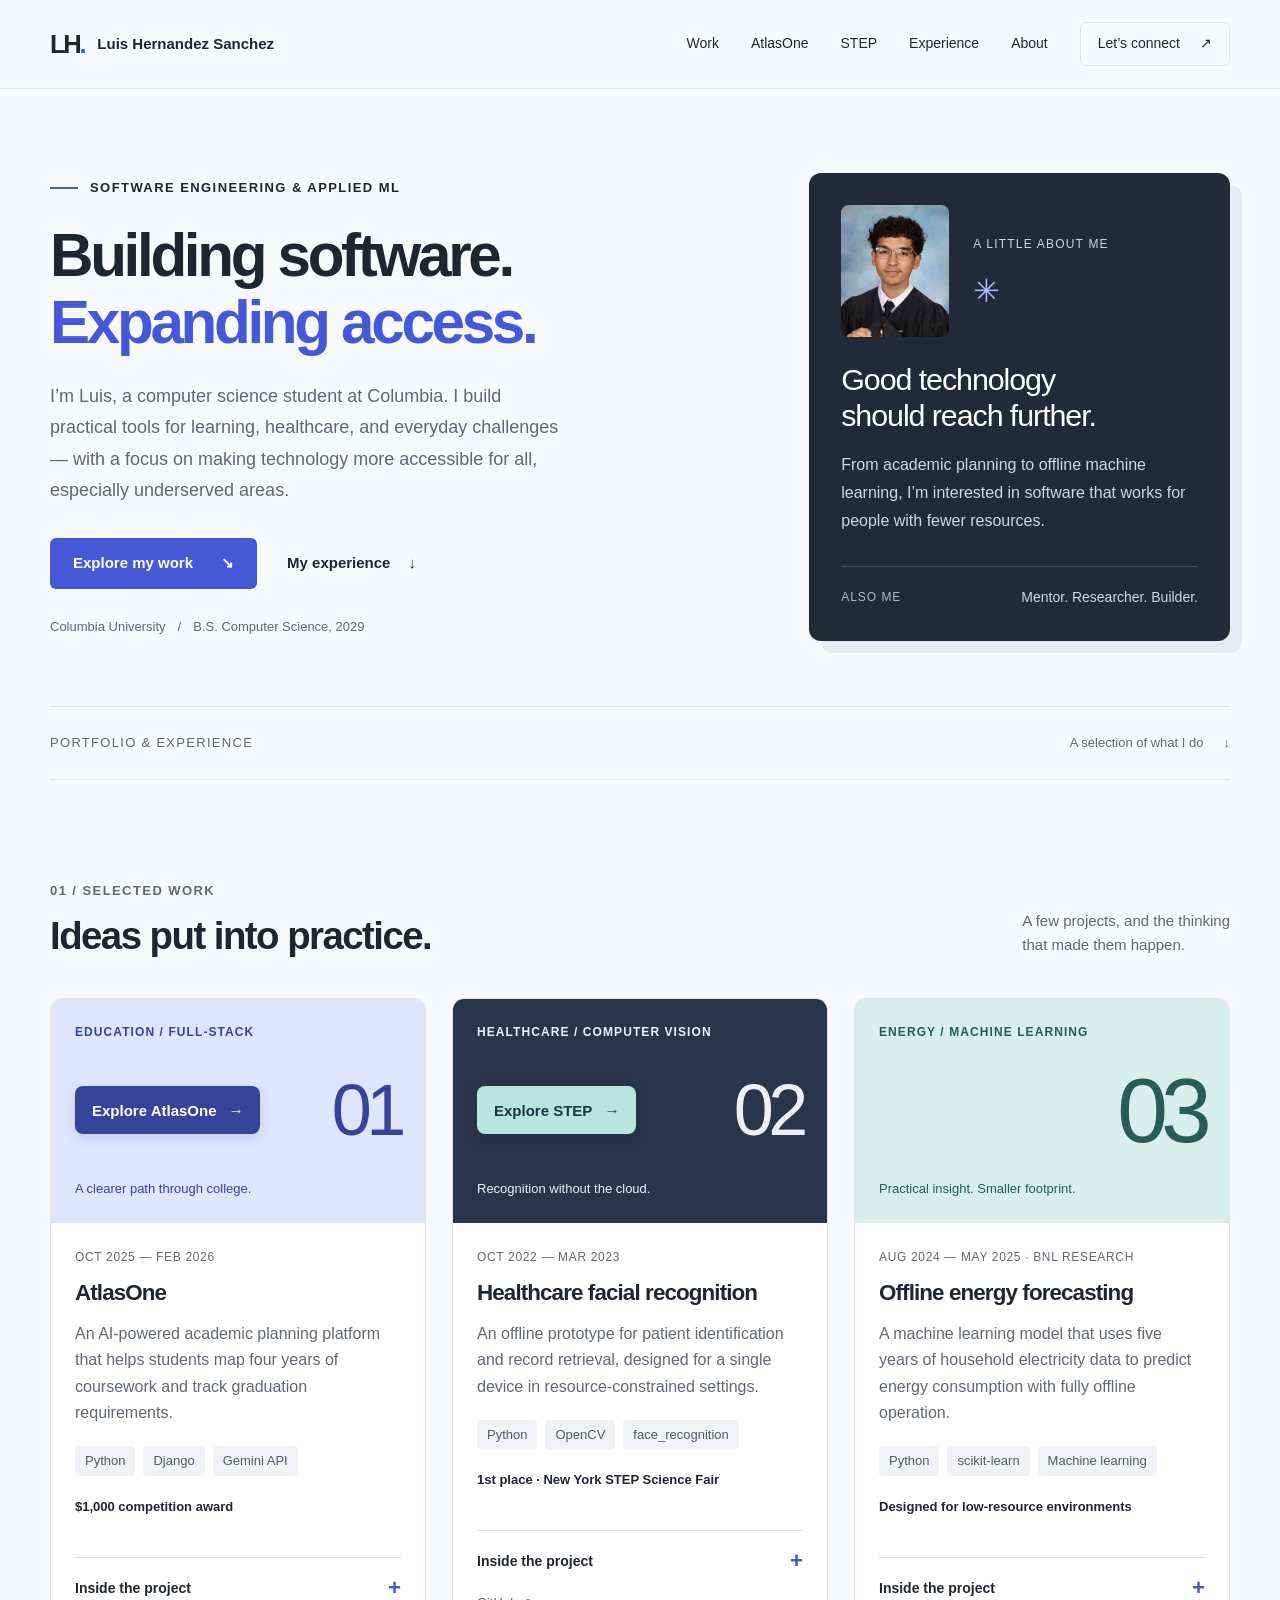
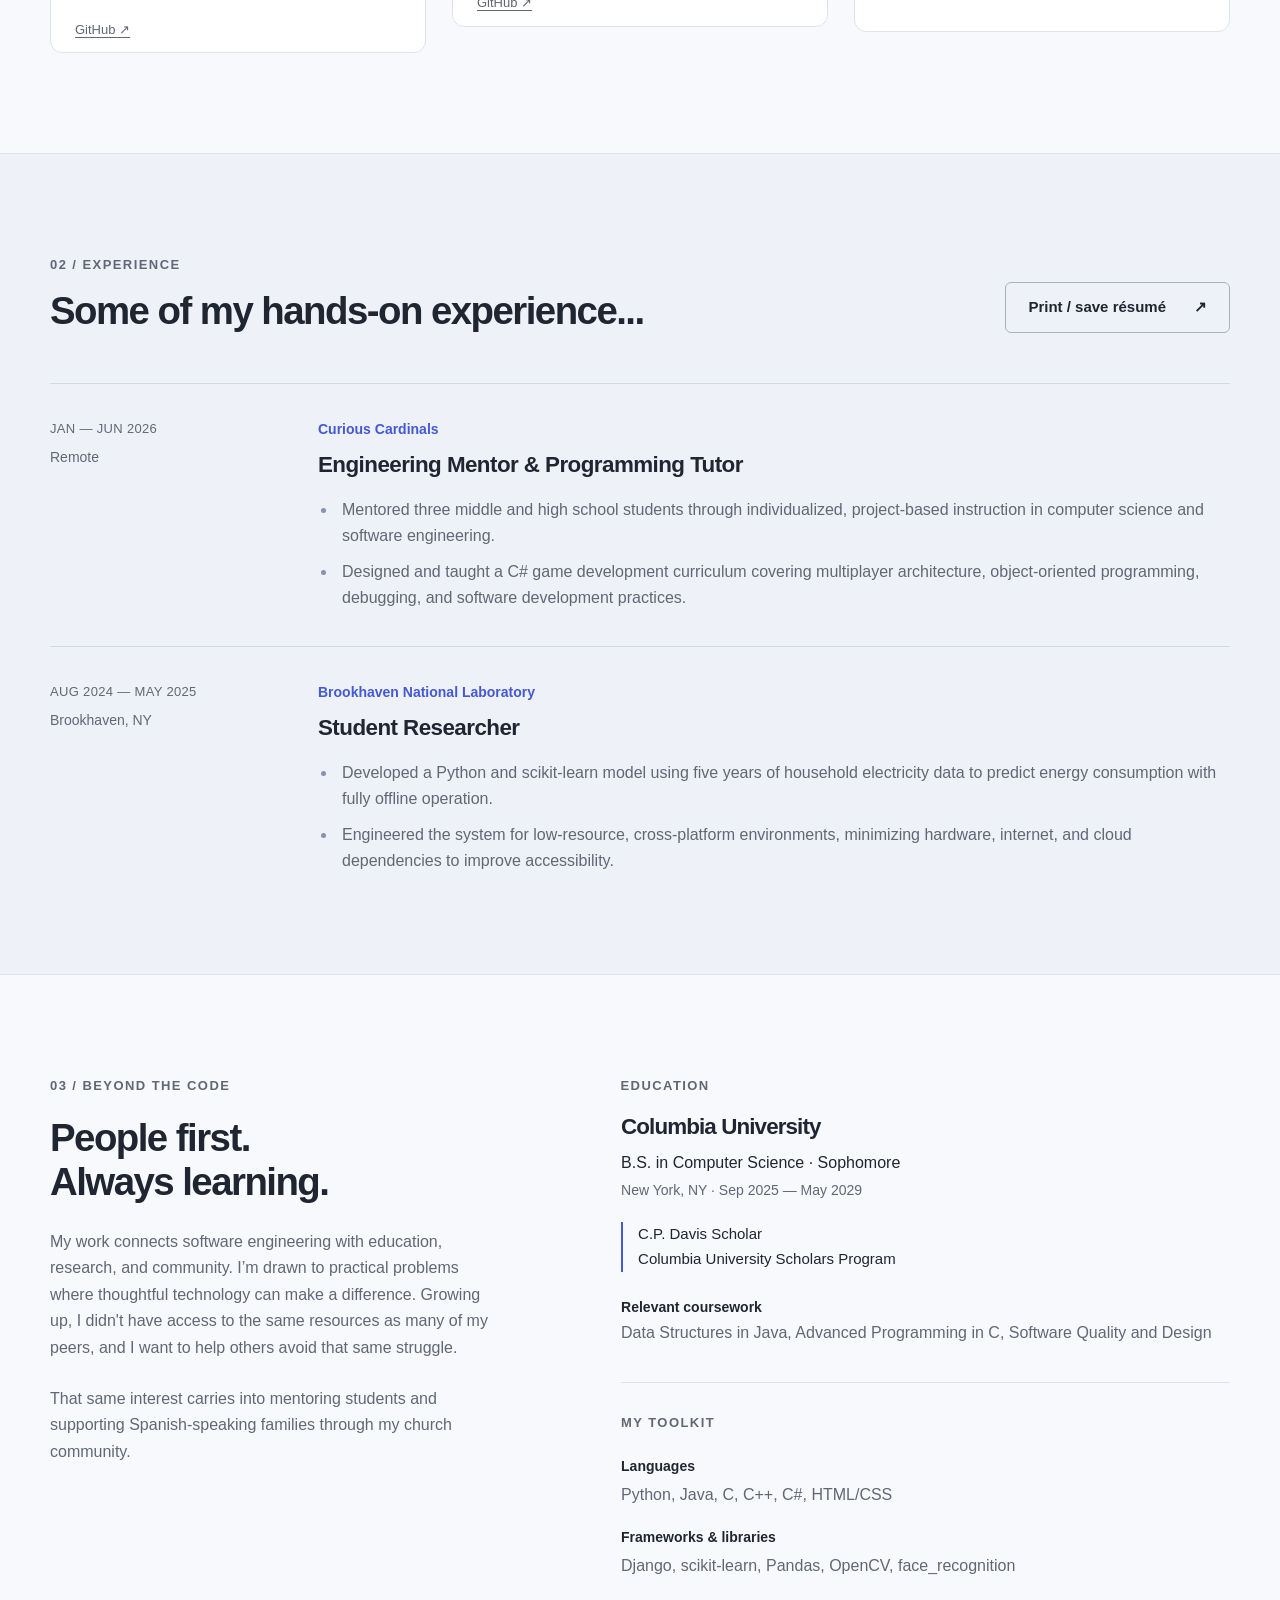
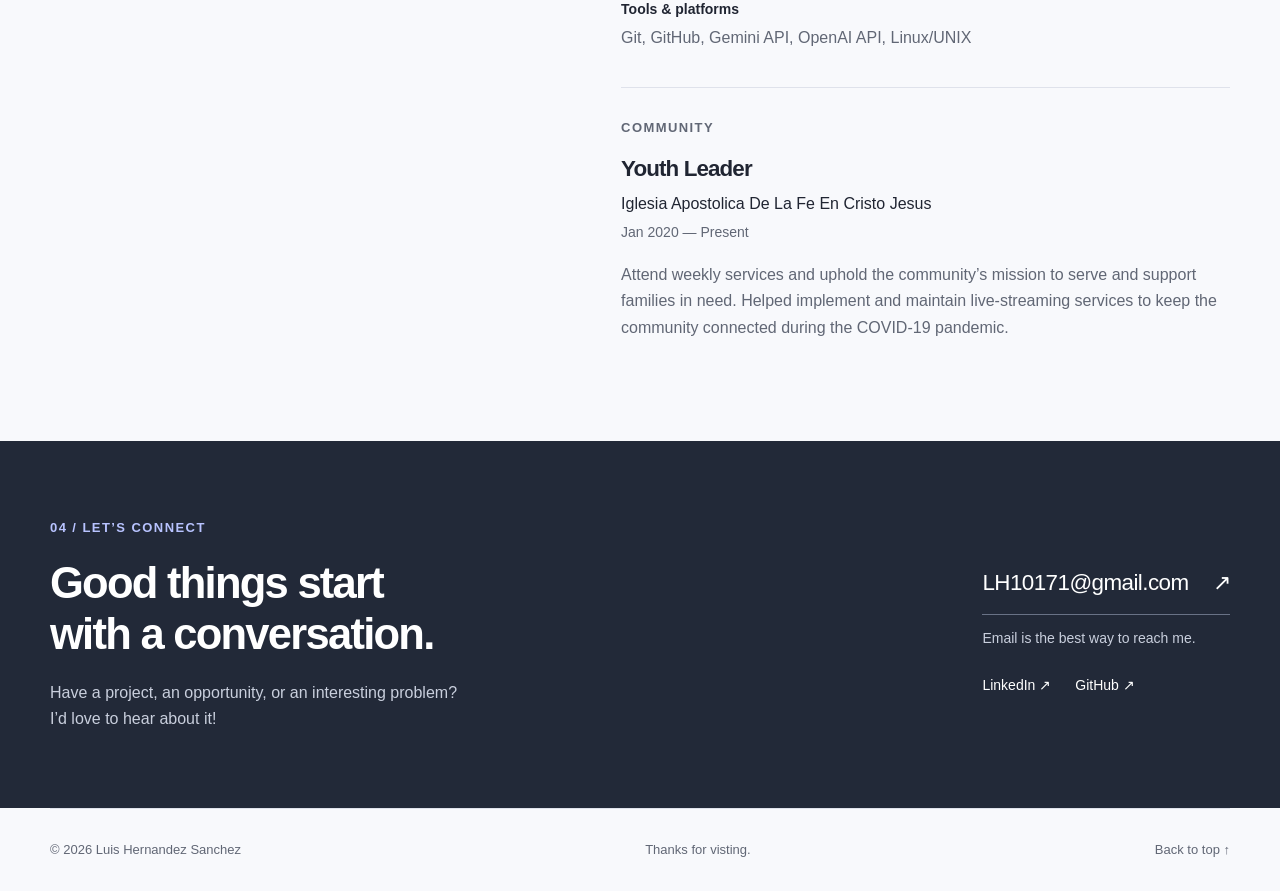
==== index.html @ 7851f8f5 "Added initial files for website launch" ====
<!doctype html>
<html lang="en">
  <head>
    <meta charset="UTF-8" />
    <meta name="viewport" content="width=device-width, initial-scale=1.0" />
    <!-- EDIT: Your name, role, and a short description for search results. -->
    <title>Luis Hernandez Sanchez — Software &amp; Applied ML</title>
    <meta
      name="description"
      content="Luis Hernandez Sanchez, computer science student at Columbia University and aspring Software Engineer. Commited to building accessible software for all."
    />
    <meta property="og:title" content="Luis Hernandez Sanchez — Portfolio" />
    <meta
      property="og:description"
      content="Software, applied machine learning, and technology that reaches further. Explore my projects and experience."
    />
    <meta property="og:type" content="website" />
    <meta name="theme-color" content="#f8f9fc" />
    <link rel="icon" type="image/svg+xml" href="assets/favicon.svg" />
    <link rel="stylesheet" href="styles.css" />
    <link rel="stylesheet" href="projects.css" />
    <script src="script.js" defer></script>
    <script src="media.js" defer></script>
  </head>
  <body id="top">
    <a class="skip-link" href="#main">Skip to content</a>

    <!-- Section links stay on this page; project links open the interactive pages. -->
    <header class="site-header">
      <div class="container header-inner">
        <a
          class="wordmark"
          href="#top"
          aria-label="Luis Hernandez Sanchez, back to top"
        >
          <span class="monogram" aria-hidden="true">LH<span>.</span></span>
          <span>Luis Hernandez Sanchez</span>
        </a>
        <button
          class="menu-toggle"
          type="button"
          aria-controls="site-nav"
          aria-expanded="false"
          hidden
        >
          Menu <span aria-hidden="true">☰</span>
        </button>
        <nav class="site-nav" id="site-nav" aria-label="Main navigation">
          <a href="#work">Work</a>
          <a href="atlasone.html">AtlasOne</a>
          <a href="step.html">STEP</a>
          <a href="#experience">Experience</a>
          <a href="#about">About</a>
          <a class="nav-contact" href="#contact"
            >Let’s connect <span aria-hidden="true">↗</span></a
          >
        </nav>
      </div>
    </header>

    <main id="main">
      <!-- This compact header appears only in the printed résumé. -->
      <div class="print-header">
        <p class="print-name">Luis Hernandez Sanchez</p>
        <p>Computer Science · Columbia University</p>
        <p>LH10171@gmail.com / LAH2240@columbia.edu · (631) 525-1803</p>
        <p>
          <a href="https://github.com/luis10171">GitHub: luis10171</a> ·
          <a href="https://www.linkedin.com/in/luis-hernandez-sanchez-b6bb56314"
            >LinkedIn</a
          >
        </p>
      </div>
      <!-- clear headline and a short value statement. -->
      <section class="hero container" aria-labelledby="intro-heading">
        <div class="hero-copy">
          <p class="eyebrow">
            <span class="short-rule" aria-hidden="true"></span> Software
            engineering &amp; applied ML
          </p>
          <h1 id="intro-heading">
            Building software.<br /><span>Expanding access.</span>
          </h1>
          <p class="hero-description">
            I’m Luis, a computer science student at Columbia. I build practical
            tools for learning, healthcare, and everyday challenges — with a
            focus on making technology more accessible for all, especially
            underserved areas.
          </p>
          <div class="hero-actions">
            <a class="button button-primary" href="#work"
              >Explore my work <span aria-hidden="true">↘</span></a
            >
            <a class="text-link" href="#experience"
              >My experience <span aria-hidden="true">↓</span></a
            >
          </div>
          <p class="hero-caption">
            Columbia University <span aria-hidden="true">/</span> B.S. Computer
            Science, 2029
          </p>
        </div>
        <aside class="intro-card" aria-label="Professional introduction">
          <!-- HEADSHOT: set the headshot path in media.js when your photo is ready. -->
          <div class="profile-card-heading">
            <figure class="headshot-slot" data-photo-slot="headshot">
              <div
                class="portrait-placeholder"
                role="img"
                aria-label="Reserved space for Luis’s headshot"
              >
                <span aria-hidden="true">LH<span>.</span></span>
                <small>Portrait coming soon</small>
              </div>
            </figure>
            <div class="card-topline">
              <span>A LITTLE ABOUT ME</span><span aria-hidden="true">✳</span>
            </div>
          </div>
          <p class="intro-card-title">
            Good technology<br />should reach further.
          </p>
          <p>
            From academic planning to offline machine learning, I’m interested
            in software that works for people with fewer resources.
          </p>
          <div class="intro-card-bottom">
            <span>ALSO ME</span><span>Mentor. Researcher. Builder.</span>
          </div>
        </aside>
        <div class="hero-footnote">
          <span>PORTFOLIO &amp; EXPERIENCE</span
          ><a href="#work"
            >A selection of what I do <span aria-hidden="true">↓</span></a
          >
        </div>
      </section>

      <!-- PROJECTS — duplicate an entire <article> to add a project.
           Each card has a short summary, skills, and expandable details.
           Add your actual repository/demo URLs in the commented link slots. -->
      <section
        class="section container"
        id="work"
        aria-labelledby="work-heading"
      >
        <div class="section-heading">
          <div>
            <p class="eyebrow">01 / Selected work</p>
            <h2 id="work-heading">Ideas put into practice.</h2>
          </div>
          <p>
            A few projects, and the thinking<br class="desktop-break" />
            that made them happen.
          </p>
        </div>
        <div class="project-grid">
          <article class="project-card">
            <div class="project-cover cover-blue">
              <span class="project-category">EDUCATION / FULL-STACK</span>
              <div class="project-cover-action">
                <a class="project-explore" href="atlasone.html">
                  <span>Explore AtlasOne</span><span aria-hidden="true">→</span>
                </a>
                <span class="project-number" aria-hidden="true">01</span>
              </div>
              <span class="cover-caption">A clearer path through college.</span>
            </div>
            <div class="project-content">
              <p class="project-meta">OCT 2025 — FEB 2026</p>
              <h3>AtlasOne</h3>
              <p>
                An AI-powered academic planning platform that helps students map
                four years of coursework and track graduation requirements.
              </p>
              <ul class="tags" aria-label="AtlasOne technologies">
                <li>Python</li>
                <li>Django</li>
                <li>Gemini API</li>
              </ul>
              <p class="project-result">$1,000 competition award</p>
              <details class="case-study">
                <summary>
                  Inside the project
                  <span class="details-icon" aria-hidden="true">+</span>
                </summary>
                <div class="case-study-body">
                  <h4>The challenge</h4>
                  <p>
                    Give students additional academic guidance, particularly in
                    schools with limited counseling staff.
                  </p>
                  <h4>What I built</h4>
                  <p>
                    A full-stack Django platform with relational data models,
                    authentication, form validation, personalized dashboards,
                    and a PDF transcript parser for automated progress tracking.
                  </p>
                  <p>
                    I integrated Google’s Gemini API to tailor guidance to
                    student profiles, coursework, and academic progress.
                  </p>
                  <h4>The outcome</h4>
                  <p>
                    Won $1,000 in a Shark Tank-style competition for technical
                    implementation and educational impact.
                  </p>
                </div>
              </details>
              <div class="project-link-row">
                <a
                  class="source-link"
                  href="https://github.com/luis10171/AtlasOne"
                  >GitHub ↗</a
                >
              </div>
            </div>
          </article>
          <article class="project-card">
            <div class="project-cover cover-dark">
              <span class="project-category">HEALTHCARE / COMPUTER VISION</span>
              <div class="project-cover-action">
                <a class="project-explore" href="step.html">
                  <span>Explore STEP</span><span aria-hidden="true">→</span>
                </a>
                <span class="project-number" aria-hidden="true">02</span>
              </div>
              <span class="cover-caption">Recognition without the cloud.</span>
            </div>
            <div class="project-content">
              <p class="project-meta">OCT 2022 — MAR 2023</p>
              <h3>Healthcare facial recognition</h3>
              <p>
                An offline prototype for patient identification and record
                retrieval, designed for a single device in resource-constrained
                settings.
              </p>
              <ul class="tags" aria-label="Facial recognition technologies">
                <li>Python</li>
                <li>OpenCV</li>
                <li>face_recognition</li>
              </ul>
              <p class="project-result">
                1st place · New York STEP Science Fair
              </p>
              <details class="case-study">
                <summary>
                  Inside the project
                  <span class="details-icon" aria-hidden="true">+</span>
                </summary>
                <div class="case-study-body">
                  <h4>The challenge</h4>
                  <p>
                    Enhance patient identification and record retrieval without
                    depending on internet access or cloud services.
                  </p>
                  <h4>What I built</h4>
                  <p>
                    A Python prototype using OpenCV and face_recognition,
                    optimized for offline operation on a single, low-resource
                    device.
                  </p>
                  <h4>The outcome</h4>
                  <p>
                    Achieved approximately 85% identification accuracy with a
                    simulated database of 25 patients. This was a research
                    prototype evaluated on simulated data.
                  </p>
                  <p>
                    Won 1st place statewide across all divisions at the New York
                    STEP Science Fair.
                  </p>
                </div>
              </details>
              <div class="project-link-row">
                <a
                  class="source-link"
                  href="https://github.com/luis10171/STEP-Facial-Recognition"
                  >GitHub ↗</a
                >
              </div>
            </div>
          </article>
          <article class="project-card">
            <div class="project-cover cover-green">
              <span class="project-category">ENERGY / MACHINE LEARNING</span
              ><span class="project-number" aria-hidden="true">03</span
              ><span class="cover-caption"
                >Practical insight. Smaller footprint.</span
              >
            </div>
            <div class="project-content">
              <p class="project-meta">AUG 2024 — MAY 2025 · BNL RESEARCH</p>
              <h3>Offline energy forecasting</h3>
              <p>
                A machine learning model that uses five years of household
                electricity data to predict energy consumption with fully
                offline operation.
              </p>
              <ul class="tags" aria-label="Energy forecasting technologies">
                <li>Python</li>
                <li>scikit-learn</li>
                <li>Machine learning</li>
              </ul>
              <p class="project-result">
                Designed for low-resource environments
              </p>
              <details class="case-study">
                <summary>
                  Inside the project
                  <span class="details-icon" aria-hidden="true">+</span>
                </summary>
                <div class="case-study-body">
                  <h4>The challenge</h4>
                  <p>
                    Make energy-consumption prediction accessible without
                    relying on cloud services, internet connectivity, or
                    high-end hardware.
                  </p>
                  <h4>What I built</h4>
                  <p>
                    Developed a model in Python and scikit-learn using five
                    years of household electricity data during my research at
                    Brookhaven National Laboratory.
                  </p>
                  <h4>The outcome</h4>
                  <p>
                    Engineered the system for fully offline operation and
                    low-resource, cross-platform environments, reducing hardware
                    and connectivity dependencies.
                  </p>
                </div>
              </details>
            </div>
          </article>
        </div>
      </section>

      <!-- EXPERIENCE — copy a timeline-entry to add another role. -->
      <section
        class="experience-section"
        id="experience"
        aria-labelledby="experience-heading"
      >
        <div class="section container">
          <div class="section-heading">
            <div>
              <p class="eyebrow">02 / Experience</p>
              <h2 id="experience-heading">Some of my hands-on experience...</h2>
            </div>
            <!-- Works with the print styles at the end of styles.css.
                 To offer your own PDF instead, replace this button with:
                 <a class="button button-outline" href="assets/resume.pdf" download>Download résumé ↓</a>
                 First place the real file in assets/resume.pdf. -->
            <button
              class="button button-outline"
              id="print-resume"
              type="button"
              hidden
            >
              Print / save résumé <span aria-hidden="true">↗</span>
            </button>
          </div>
          <div class="timeline">
            <article class="timeline-entry">
              <div class="timeline-date">JAN — JUN 2026<span>Remote</span></div>
              <div class="timeline-content">
                <p class="organization">Curious Cardinals</p>
                <h3>Engineering Mentor &amp; Programming Tutor</h3>
                <ul>
                  <li>
                    Mentored three middle and high school students through
                    individualized, project-based instruction in computer
                    science and software engineering.
                  </li>
                  <li>
                    Designed and taught a C# game development curriculum
                    covering multiplayer architecture, object-oriented
                    programming, debugging, and software development practices.
                  </li>
                </ul>
              </div>
            </article>
            <article class="timeline-entry">
              <div class="timeline-date">
                AUG 2024 — MAY 2025<span>Brookhaven, NY</span>
              </div>
              <div class="timeline-content">
                <p class="organization">Brookhaven National Laboratory</p>
                <h3>Student Researcher</h3>
                <ul>
                  <li>
                    Developed a Python and scikit-learn model using five years
                    of household electricity data to predict energy consumption
                    with fully offline operation.
                  </li>
                  <li>
                    Engineered the system for low-resource, cross-platform
                    environments, minimizing hardware, internet, and cloud
                    dependencies to improve accessibility.
                  </li>
                </ul>
              </div>
            </article>
          </div>
        </div>
      </section>

      <!-- 5. ABOUT, EDUCATION, SKILLS & COMMUNITY — all content lives here. -->
      <section
        class="section container about-section"
        id="about"
        aria-labelledby="about-heading"
      >
        <div class="about-intro">
          <p class="eyebrow">03 / Beyond the code</p>
          <h2 id="about-heading">People first.<br />Always learning.</h2>
          <p>
            My work connects software engineering with education, research, and
            community. I’m drawn to practical problems where thoughtful
            technology can make a difference. Growing up, I didn't have access
            to the same resources as many of my peers, and I want to help others
            avoid that same struggle.
          </p>
          <p>
            That same interest carries into mentoring students and supporting
            Spanish-speaking families through my church community.
          </p>
        </div>
        <div class="about-details">
          <article class="education-block">
            <p class="eyebrow">Education</p>
            <h3>Columbia University</h3>
            <p class="education-degree">B.S. in Computer Science · Sophomore</p>
            <p class="muted">New York, NY · Sep 2025 — May 2029</p>
            <p class="honors">
              C.P. Davis Scholar<br />Columbia University Scholars Program
            </p>
            <p class="coursework">
              <strong>Relevant coursework</strong><br />Data Structures in Java,
              Advanced Programming in C, Software Quality and Design
            </p>
          </article>
          <div class="skills-block">
            <p class="eyebrow">My toolkit</p>
            <dl class="skills-list">
              <div>
                <dt>Languages</dt>
                <dd>Python, Java, C, C++, C#, HTML/CSS</dd>
              </div>
              <div>
                <dt>Frameworks &amp; libraries</dt>
                <dd>Django, scikit-learn, Pandas, OpenCV, face_recognition</dd>
              </div>
              <div>
                <dt>Tools &amp; platforms</dt>
                <dd>Git, GitHub, Gemini API, OpenAI API, Linux/UNIX</dd>
              </div>
            </dl>
          </div>
          <article class="community-block">
            <p class="eyebrow">Community</p>
            <h3>Youth Leader</h3>
            <p class="community-organization">
              Iglesia Apostolica De La Fe En Cristo Jesus
            </p>
            <p class="muted">Jan 2020 — Present</p>
            <p>
              Attend weekly services and uphold the community’s mission to serve and support families in need.
              Helped implement and maintain live-streaming services to
              keep the community connected during the COVID-19 pandemic.
            </p>
          </article>
        </div>
      </section>

      <!-- 6. CONTACT — update the visible address AND the mailto: URL together. -->
      <section
        class="contact-section"
        id="contact"
        aria-labelledby="contact-heading"
      >
        <div class="container contact-inner">
          <div>
            <p class="eyebrow">04 / Let’s connect</p>
            <h2 id="contact-heading">
              Good things start<br />with a conversation.
            </h2>
            <p>
              Have a project, an opportunity, or an interesting problem?<br />I’d
              love to hear about it!
            </p>
          </div>
          <div class="contact-actions">
            <a class="email-link" href="mailto:LH10171@gmail.com"
              >LH10171@gmail.com <span aria-hidden="true">↗</span></a
            >
            <p>Email is the best way to reach me.</p>
            <div class="social-links">
              <a
                href="https://www.linkedin.com/in/luis-hernandez-sanchez-b6bb56314"
                >LinkedIn ↗</a
              >
              <a href="https://github.com/luis10171">GitHub ↗</a>
            </div>
          </div>
        </div>
      </section>
    </main>
    <footer class="site-footer container">
      <span>© <span id="year">2026</span> Luis Hernandez Sanchez</span
      ><span>Thanks for visting.</span><a href="#top">Back to top ↑</a>
    </footer>
  </body>
</html>
---- styles.css ----
/* PERSONAL PORTFOLIO
   1. Theme & foundations   2. Navigation   3. Introduction
   4. Projects             5. Experience   6. About & contact
   7. Motion               8. Responsive   9. Print
   Start with the variables below to change the whole site's appearance. */

/* 1. THEME & FOUNDATIONS */
:root {
  --color-background: #f8f9fc;
  --color-surface: #ffffff;
  --color-ink: #202532;
  --color-muted: #616775;
  --color-accent: #4558d6;
  --color-accent-hover: #3445b4;
  --color-line: #dfe2eb;
  --color-dark: #222938;
  --font-body: "Segoe UI", "Helvetica Neue", Arial, sans-serif;
  --page-width: 1180px;
  --radius: 12px;
  --section-space: 100px;
}
* {
  box-sizing: border-box;
}
html {
  scroll-behavior: smooth;
  scroll-padding-top: 105px;
}
body {
  margin: 0;
  background: var(--color-background);
  color: var(--color-ink);
  font-family: var(--font-body);
  font-size: 1rem;
  line-height: 1.65;
  -webkit-font-smoothing: antialiased;
}
a {
  color: inherit;
  text-decoration: none;
}
button {
  font: inherit;
  cursor: pointer;
}
img {
  display: block;
  max-width: 100%;
}
h1,
h2,
h3,
h4,
p {
  margin: 0;
}
h1,
h2,
h3 {
  line-height: 1.15;
  letter-spacing: -0.04em;
}
::selection {
  background: #dce1ff;
  color: #202532;
}
:focus-visible {
  outline: 3px solid var(--color-accent);
  outline-offset: 5px;
}
[hidden] {
  display: none !important;
}
.container {
  width: min(var(--page-width), calc(100% - 96px));
  margin-inline: auto;
}
.section {
  padding-block: var(--section-space);
}
.eyebrow {
  display: flex;
  align-items: center;
  gap: 12px;
  font-size: 0.8125rem;
  font-weight: 600;
  letter-spacing: 0.11em;
  text-transform: uppercase;
}
.short-rule {
  width: 28px;
  height: 2px;
  background: var(--color-accent);
}
.skip-link {
  position: fixed;
  top: 8px;
  left: 16px;
  z-index: 20;
  padding: 10px 20px;
  background: var(--color-ink);
  color: white;
  transform: translateY(-150%);
}
.skip-link:focus {
  transform: translateY(0);
}
.button {
  display: inline-flex;
  align-items: center;
  justify-content: center;
  gap: 28px;
  min-height: 50px;
  padding: 12px 22px;
  border: 1px solid transparent;
  border-radius: 6px;
  font-size: 0.9375rem;
  font-weight: 600;
  transition:
    background 0.2s,
    transform 0.2s;
}
.button-primary {
  background: var(--color-accent);
  color: white;
}
.button-primary:hover {
  background: var(--color-accent-hover);
  transform: translateY(-2px);
}
.text-link {
  display: inline-flex;
  align-items: center;
  gap: 18px;
  min-height: 44px;
  font-size: 0.9375rem;
  font-weight: 600;
}
.text-link:hover {
  color: var(--color-accent);
}

/* 2. NAVIGATION */
.site-header {
  position: sticky;
  top: 0;
  z-index: 10;
  background: rgba(248, 249, 252, 0.96);
  border-bottom: 1px solid var(--color-line);
}
.header-inner {
  display: flex;
  justify-content: space-between;
  align-items: center;
  gap: 24px;
  min-height: 88px;
}
.wordmark {
  display: inline-flex;
  align-items: center;
  gap: 13px;
  font-size: 0.9375rem;
  font-weight: 600;
}
.monogram {
  font-size: 1.6rem;
  font-weight: 750;
  letter-spacing: -0.09em;
}
.monogram span {
  color: var(--color-accent);
}
.site-nav {
  display: flex;
  align-items: center;
  gap: 32px;
  font-size: 0.875rem;
}
.site-nav a {
  padding-block: 10px;
  transition: color 0.2s;
}
.site-nav a:hover,
.site-nav a[aria-current="location"] {
  color: var(--color-accent);
}
.site-nav .nav-contact {
  display: flex;
  align-items: center;
  gap: 20px;
  border: 1px solid var(--color-line);
  border-radius: 6px;
  padding: 9px 17px;
}

/* 3. INTRODUCTION */
.hero {
  display: grid;
  grid-template-columns: 1.65fr 1fr;
  align-items: center;
  column-gap: 65px;
  padding-top: 84px;
}
.hero h1 {
  margin-top: 25px;
  font-size: clamp(2.6rem, 4.7vw, 4.15rem);
  font-weight: 600;
  line-height: 1.1;
  letter-spacing: -0.055em;
}
.hero h1 span {
  color: var(--color-accent);
}
.hero-description {
  max-width: 510px;
  margin-top: 25px;
  font-size: 1.125rem;
  line-height: 1.75;
  color: var(--color-muted);
}
.hero-actions {
  display: flex;
  flex-wrap: wrap;
  align-items: center;
  gap: 30px;
  margin-top: 31px;
}
.hero-caption {
  display: flex;
  flex-wrap: wrap;
  gap: 12px;
  margin-top: 27px;
  font-size: 0.8125rem;
  color: var(--color-muted);
}
.intro-card {
  align-self: center;
  padding: 32px;
  border-radius: var(--radius);
  background: var(--color-dark);
  color: #d2d6e2;
  box-shadow: 12px 12px 0 #e8ebf4;
}
.card-topline {
  display: flex;
  justify-content: space-between;
  align-items: center;
  font-size: 0.75rem;
  letter-spacing: 0.1em;
}
.card-topline > :last-child {
  color: #abb7ff;
  font-size: 2rem;
  line-height: 1;
}
.intro-card-title {
  margin-top: 38px;
  margin-bottom: 17px;
  color: white;
  font-size: 1.9rem;
  line-height: 1.2;
  letter-spacing: -0.035em;
}
.intro-card > p:not(.intro-card-title) {
  font-size: 1rem;
  line-height: 1.75;
}
.intro-card-bottom {
  display: flex;
  justify-content: space-between;
  gap: 15px;
  margin-top: 31px;
  padding-top: 19px;
  border-top: 1px solid #495060;
  font-size: 0.875rem;
}
.intro-card-bottom > :first-child {
  align-self: center;
  font-size: 0.75rem;
  letter-spacing: 0.08em;
  color: #aeb6c9;
}
.hero-footnote {
  grid-column: 1 / -1;
  display: flex;
  justify-content: space-between;
  gap: 20px;
  margin-top: 65px;
  padding-block: 25px;
  border-top: 1px solid var(--color-line);
  border-bottom: 1px solid var(--color-line);
  color: var(--color-muted);
  font-size: 0.8125rem;
}
.hero-footnote > :first-child {
  letter-spacing: 0.1em;
}
.hero-footnote a {
  display: flex;
  gap: 20px;
}

/* 4. PROJECTS — replace a cover with <img class="project-cover"> if desired. */
.section-heading {
  display: flex;
  justify-content: space-between;
  align-items: end;
  gap: 30px;
  margin-bottom: 40px;
}
.section-heading .eyebrow {
  color: var(--color-muted);
  margin-bottom: 13px;
}
h2 {
  font-size: clamp(2rem, 3vw, 2.65rem);
  font-weight: 600;
}
.section-heading > p {
  font-size: 0.9375rem;
  color: var(--color-muted);
}
.project-grid {
  display: grid;
  grid-template-columns: repeat(3, minmax(0, 1fr));
  gap: 26px;
  align-items: start;
}
.project-card {
  background: var(--color-surface);
  border: 1px solid var(--color-line);
  border-radius: var(--radius);
  overflow: hidden;
  transition:
    box-shadow 0.25s,
    transform 0.25s;
}
.project-card:hover {
  transform: translateY(-4px);
  box-shadow: 0 12px 24px #2229380c;
}
.project-cover {
  display: flex;
  flex-direction: column;
  justify-content: space-between;
  align-items: start;
  width: 100%;
  min-height: 224px;
  padding: 24px;
  object-fit: cover;
}
.cover-blue {
  background: #e0e5ff;
  color: #354398;
}
.cover-dark {
  background: #28354a;
  color: #edf0fa;
}
.cover-green {
  background: #d8eee9;
  color: #275d54;
}
.project-category {
  font-size: 0.75rem;
  font-weight: 600;
  letter-spacing: 0.09em;
}
.project-number {
  align-self: end;
  font-size: 5.7rem;
  font-weight: 300;
  line-height: 1;
  letter-spacing: -0.075em;
}
.cover-caption {
  font-size: 0.8125rem;
}
.project-content {
  padding: 25px 24px 12px;
}
.project-meta {
  color: var(--color-muted);
  font-size: 0.75rem;
  letter-spacing: 0.055em;
}
.project-content h3 {
  margin-top: 12px;
  margin-bottom: 14px;
  font-size: 1.4rem;
  font-weight: 600;
  line-height: 1.2;
}
.project-content > p:not(.project-meta) {
  color: var(--color-muted);
  font-size: 1rem;
}
.project-content .project-result {
  min-height: 46px;
  margin: -4px 0 15px;
  color: var(--color-ink) !important;
  font-size: 0.8125rem !important;
  font-weight: 600;
}
.tags {
  display: flex;
  flex-wrap: wrap;
  gap: 8px;
  list-style: none;
  padding: 0;
  margin: 20px 0 24px;
}
.tags li {
  padding: 4px 10px;
  border-radius: 4px;
  background: #f0f2f7;
  font-size: 0.8125rem;
  color: #525b6c;
}
.case-study {
  border-top: 1px solid var(--color-line);
}
.case-study summary {
  display: flex;
  align-items: center;
  justify-content: space-between;
  gap: 12px;
  min-height: 54px;
  padding-block: 12px;
  cursor: pointer;
  list-style: none;
  font-size: 0.875rem;
  font-weight: 600;
}
.case-study summary::-webkit-details-marker {
  display: none;
}
.details-icon {
  color: var(--color-accent);
  font-size: 1.4rem;
  transition: transform 0.2s;
}
.case-study[open] .details-icon {
  transform: rotate(45deg);
}
.case-study-body {
  padding: 4px 0 18px;
}
.case-study-body h4 {
  margin-top: 14px;
  margin-bottom: 5px;
  font-size: 0.9375rem;
}
.case-study-body p {
  font-size: 1rem;
  color: var(--color-muted);
}
.case-study-body p + p {
  margin-top: 10px;
}
.project-link {
  margin-bottom: 10px;
}
.site-footer {
  display: flex;
  align-items: center;
  justify-content: space-between;
  gap: 20px;
  padding-block: 30px;
  border-top: 1px solid var(--color-line);
  color: var(--color-muted);
  font-size: 0.8125rem;
}

/* 5. EXPERIENCE */
.experience-section {
  background: #eef1f7;
  border-block: 1px solid var(--color-line);
}
.button-outline {
  color: var(--color-ink);
  background: transparent;
  border-color: #aab1c2;
  white-space: nowrap;
}
.button-outline:hover {
  background: white;
  transform: translateY(-2px);
}
.timeline {
  margin-top: 50px;
}
.timeline-entry {
  display: grid;
  grid-template-columns: 220px 1fr;
  gap: 48px;
  padding-block: 34px;
  border-top: 1px solid #d2d8e4;
}
.timeline-entry:last-child {
  padding-bottom: 0;
}
.timeline-date {
  color: var(--color-muted);
  font-size: 0.8125rem;
  letter-spacing: 0.025em;
}
.timeline-date span {
  display: block;
  margin-top: 7px;
  font-size: 0.875rem;
  letter-spacing: 0;
}
.organization {
  margin-bottom: 9px;
  font-size: 0.875rem;
  color: var(--color-accent);
  font-weight: 600;
}
.timeline-content h3 {
  font-size: 1.4rem;
  letter-spacing: -0.025em;
  line-height: 1.3;
}
.timeline-content ul {
  margin: 18px 0 0;
  padding-left: 19px;
  color: var(--color-muted);
}
.timeline-content li {
  padding-left: 5px;
  margin-top: 9px;
}
.timeline-content li::marker {
  color: #8792b0;
}

/* 6. ABOUT & CONTACT */
.about-section {
  display: grid;
  grid-template-columns: 1fr 1.35fr;
  gap: 120px;
}
.about-intro .eyebrow {
  color: var(--color-muted);
  margin-bottom: 19px;
}
.about-intro > p:not(.eyebrow) {
  margin-top: 25px;
  color: var(--color-muted);
}
.about-details h3 {
  margin-top: 17px;
  font-size: 1.4rem;
}
.about-details .eyebrow {
  color: var(--color-muted);
}
.education-degree {
  margin-top: 10px;
}
.muted {
  color: var(--color-muted);
  font-size: 0.875rem;
  margin-top: 3px;
}
.honors {
  margin-top: 20px;
  border-left: 2px solid var(--color-accent);
  padding-left: 15px;
  font-size: 0.9375rem;
}
.coursework {
  margin-top: 22px;
  color: var(--color-muted);
}
.coursework strong {
  font-size: 0.875rem;
  color: var(--color-ink);
  font-weight: 600;
}
.skills-block,
.community-block {
  border-top: 1px solid var(--color-line);
  margin-top: 36px;
  padding-top: 29px;
}
.skills-list {
  margin: 21px 0 0;
}
.skills-list > div + div {
  margin-top: 18px;
}
.skills-list dt {
  margin-bottom: 4px;
  font-size: 0.875rem;
  font-weight: 600;
}
.skills-list dd {
  margin: 0;
  color: var(--color-muted);
  overflow-wrap: anywhere;
}
.community-organization {
  margin-top: 10px;
}
.community-block > p:last-child {
  margin-top: 18px;
  color: var(--color-muted);
}
.contact-section {
  background: var(--color-dark);
  color: white;
}
.contact-inner {
  display: flex;
  justify-content: space-between;
  align-items: center;
  gap: 45px;
  padding-block: 76px;
}
.contact-inner .eyebrow {
  color: #b8c3ff;
  margin-bottom: 20px;
}
.contact-inner h2 {
  font-size: clamp(2rem, 3.4vw, 3rem);
}
.contact-inner h2 + p {
  color: #c9cfdd;
  margin-top: 21px;
}
.contact-actions {
  min-width: 0;
}
.email-link {
  display: flex;
  flex-wrap: wrap;
  align-items: center;
  gap: 24px;
  padding-block: 12px;
  border-bottom: 1px solid #697286;
  font-size: clamp(1rem, 1.75vw, 1.4rem);
  letter-spacing: -0.025em;
  overflow-wrap: anywhere;
}
.email-link:hover {
  color: #bbc5ff;
}
.contact-actions > p {
  margin-top: 12px;
  color: #c9cfdd;
  font-size: 0.875rem;
}
.social-links {
  display: flex;
  flex-wrap: wrap;
  gap: 24px;
  margin-top: 24px;
  font-size: 0.875rem;
}
.social-links a:hover {
  text-decoration: underline;
}
.print-header {
  display: none;
}
.menu-toggle {
  display: none;
  background: transparent;
  border: 1px solid var(--color-line);
  border-radius: 5px;
  min-height: 44px;
  padding: 8px 12px;
  font-size: 0.875rem;
  color: var(--color-ink);
}
.menu-toggle span {
  margin-left: 8px;
}

/* 7. MOTION — content remains visible when JavaScript is disabled. */
@keyframes enter-page {
  from {
    opacity: 0;
    transform: translateY(14px);
  }
  to {
    opacity: 1;
    transform: translateY(0);
  }
}
.hero-copy {
  animation: enter-page 0.65s ease-out both;
}
.intro-card {
  animation: enter-page 0.8s ease-out both;
}
.reveal-in {
  animation: enter-page 0.6s ease-out both;
}

/* 8. RESPONSIVE — wide screens, tablets, then phones. */
@media (max-width: 1050px) {
  .container {
    width: calc(100% - 64px);
  }
  .hero {
    column-gap: 36px;
    grid-template-columns: 1.4fr 1fr;
  }
  .intro-card {
    padding: 25px;
  }
  .project-grid {
    gap: 18px;
  }
  .project-content {
    padding-inline: 18px;
  }
  .about-section {
    gap: 60px;
  }
}
/* Collapse the menu before the extra project links crowd the header.
   Keep this breakpoint matched to mobileLayout in script.js. */
@media (max-width: 1000px) {
  .header-inner {
    flex-wrap: wrap;
    padding-block: 14px;
  }
  .site-nav {
    width: 100%;
    flex-wrap: wrap;
  }
  .menu-enabled .menu-toggle {
    display: inline-flex;
    align-items: center;
  }
  .menu-enabled .site-nav {
    display: none;
    padding-top: 14px;
  }
  .menu-enabled .site-nav.is-open {
    display: flex;
    flex-direction: column;
    align-items: stretch;
    gap: 8px;
  }
  .menu-enabled .site-nav a {
    min-height: 44px;
    padding: 10px 12px;
  }
}
@media (max-width: 800px) {
  :root {
    --section-space: 70px;
  }
  .hero {
    grid-template-columns: 1fr;
    padding-top: 55px;
  }
  .hero h1 {
    font-size: clamp(2.6rem, 7vw, 4rem);
  }
  .intro-card {
    display: none;
  }
  .project-grid {
    grid-template-columns: 1fr;
  }
  .project-cover {
    min-height: 220px;
  }
  .section-heading {
    align-items: start;
  }
  .site-nav {
    gap: 18px;
  }
  .site-nav .nav-contact {
    border: 0;
    padding-inline: 0;
  }
  .header-inner {
    gap: 15px;
  }
  .wordmark > :last-child {
    max-width: 145px;
    line-height: 1.3;
  }
  .timeline-entry {
    grid-template-columns: 170px 1fr;
    gap: 25px;
  }
  .about-section {
    grid-template-columns: 1fr;
    gap: 45px;
  }
  .about-intro {
    max-width: 560px;
  }
  .contact-inner {
    align-items: start;
    flex-direction: column;
    gap: 25px;
  }
}
@media (max-width: 600px) {
  .container {
    width: calc(100% - 40px);
  }
  .header-inner {
    flex-wrap: wrap;
    gap: 4px;
    padding-block: 14px;
  }
  .site-nav {
    width: 100%;
    justify-content: space-between;
    font-size: 0.8125rem;
    gap: 8px;
  }
  .site-nav .nav-contact {
    gap: 6px;
  }
  .wordmark > :last-child {
    max-width: none;
    font-size: 0.875rem;
  }
  .wordmark {
    gap: 10px;
  }
  .header-inner {
    min-height: 76px;
  }
  .timeline {
    margin-top: 30px;
  }
  .timeline-entry {
    grid-template-columns: 1fr;
    gap: 18px;
    padding-block: 28px;
  }
  .timeline-date span {
    display: inline;
    margin-left: 12px;
  }
  .hero {
    padding-top: 42px;
  }
  .hero h1 {
    font-size: clamp(2.25rem, 8.5vw, 3.4rem);
  }
  .hero-description {
    font-size: 1.0625rem;
  }
  .hero-actions {
    gap: 20px;
  }
  .hero-footnote {
    margin-top: 42px;
    padding-block: 18px;
  }
  .hero-footnote > :first-child {
    display: none;
  }
  .section-heading {
    flex-direction: column;
    gap: 20px;
    margin-bottom: 30px;
  }
  .desktop-break {
    display: none;
  }
  .project-content {
    padding-inline: 24px;
  }
  .site-footer {
    flex-wrap: wrap;
    gap: 12px;
  }
  .site-footer > :nth-child(2) {
    display: none;
  }
}
@media (max-width: 370px) {
  .wordmark > :last-child {
    max-width: 125px;
  }
  .hero-caption {
    gap: 6px;
  }
}
@media (prefers-reduced-motion: reduce) {
  html {
    scroll-behavior: auto;
  }
  *,
  *::before,
  *::after {
    animation: none !important;
    transition: none !important;
  }
}

/* 9. PRINT / PDF RÉSUMÉ
   Print the same HTML content, so edits do not need to be made twice.
   Browser print settings control paper size, margins, and PDF destination. */
@page {
  size: auto;
  margin: 14mm;
}
@media print {
  :root {
    --section-space: 0;
  }
  html {
    scroll-behavior: auto;
  }
  body {
    background: white;
    color: #111;
    font-family: Arial, sans-serif;
    font-size: 9pt;
    line-height: 1.4;
  }
  *,
  *::before,
  *::after {
    animation: none !important;
    transition: none !important;
    box-shadow: none !important;
  }
  .container {
    width: 100%;
  }
  .site-header,
  .skip-link,
  .hero,
  .site-footer,
  .contact-section,
  .button,
  .about-intro,
  .project-cover,
  .case-study,
  .project-link {
    display: none !important;
  }
  .print-header {
    display: block;
    padding-bottom: 9pt;
    border-bottom: 1pt solid #111;
  }
  .print-name {
    font-size: 20pt;
    font-weight: bold;
    line-height: 1.3;
  }
  .section {
    padding-block: 10pt 0;
  }
  .section-heading {
    margin-bottom: 7pt;
  }
  .section-heading > p,
  .section-heading h2,
  .section-heading .eyebrow + h2 {
    display: none;
  }
  .eyebrow,
  .section-heading .eyebrow {
    color: #111 !important;
    font-size: 10pt;
    font-weight: bold;
    letter-spacing: 0.04em;
    margin: 0;
  }
  .experience-section {
    background: white;
    border: 0;
  }
  .timeline {
    margin: 0;
  }
  .timeline-entry {
    grid-template-columns: 115pt 1fr;
    gap: 12pt;
    border: 0;
    padding: 6pt 0;
    break-inside: avoid;
  }
  .timeline-date,
  .timeline-date span {
    color: #333;
    font-size: 8pt;
  }
  .timeline-date span {
    display: block;
    margin: 3pt 0 0;
  }
  .organization {
    font-size: 9pt;
    color: #111;
    margin-bottom: 2pt;
  }
  .timeline-content h3 {
    font-size: 10pt;
  }
  .timeline-content ul {
    margin-top: 4pt;
    color: #333;
  }
  .timeline-content li {
    margin-top: 3pt;
  }
  .project-grid {
    grid-template-columns: 1fr;
    gap: 6pt;
  }
  .project-card {
    border: 0;
    border-radius: 0;
    break-inside: avoid;
  }
  .project-content {
    padding: 0;
  }
  .project-content h3 {
    margin: 2pt 0;
    font-size: 10pt;
  }
  .project-meta {
    font-size: 8pt;
    color: #333;
  }
  .project-content > p:not(.project-meta) {
    font-size: 9pt;
    color: #333;
  }
  .project-content .project-result {
    min-height: 0;
    font-size: 8pt !important;
    margin: 2pt 0;
  }
  .tags {
    margin: 3pt 0;
    gap: 8pt;
  }
  .tags li {
    padding: 0;
    background: white;
    font-size: 8pt;
    color: #333;
  }
  .about-section {
    display: block;
  }
  .about-details {
    display: block;
  }
  .about-details h3 {
    margin: 5pt 0 2pt;
    font-size: 10pt;
  }
  .education-block,
  .skills-block,
  .community-block {
    break-inside: avoid;
  }
  .education-degree,
  .community-organization {
    margin-top: 2pt;
  }
  .muted {
    font-size: 8pt;
    color: #333;
  }
  .honors {
    margin-top: 4pt;
    padding-left: 0;
    border: 0;
    font-size: 9pt;
  }
  .coursework {
    margin-top: 4pt;
    font-size: 9pt;
    color: #333;
  }
  .coursework strong {
    font-size: 9pt;
  }
  .skills-block,
  .community-block {
    margin-top: 9pt;
    padding-top: 7pt;
  }
  .skills-list {
    margin: 5pt 0 0;
  }
  .skills-list > div {
    display: flex;
    gap: 6pt;
  }
  .skills-list > div + div {
    margin-top: 3pt;
  }
  .skills-list dt {
    flex: 0 0 115pt;
    font-size: 9pt;
    margin: 0;
  }
  .skills-list dd {
    color: #333;
  }
  .community-block > p:last-child {
    margin-top: 4pt;
    color: #333;
  }
}
---- projects.css ----
/* PROJECT PAGES & PHOTOS
   Shared styles extend styles.css without changing the original homepage theme.
   1. Headshot  2. Page layout  3. STEP  4. AtlasOne  5. Galleries  6. Responsive */

/* 1. HOMEPAGE HEADSHOT & PROJECT LINKS */
.profile-card-heading {
  display: flex;
  gap: 24px;
  align-items: center;
}
.headshot-slot {
  flex: 0 0 108px;
  width: 108px;
  height: 132px;
  margin: 0;
  overflow: hidden;
  border-radius: 8px;
  background: #364258;
}
.headshot-slot img {
  width: 100%;
  height: 100%;
  object-fit: cover;
}
.portrait-placeholder {
  display: flex;
  flex-direction: column;
  justify-content: center;
  align-items: center;
  height: 100%;
  gap: 5px;
  text-align: center;
}
.portrait-placeholder > span {
  font-size: 2.8rem;
  letter-spacing: -0.08em;
  line-height: 1.2;
  color: #fff;
}
.portrait-placeholder > span span {
  color: #aebaff;
}
.portrait-placeholder small {
  padding-inline: 8px;
  font-size: 0.75rem;
  line-height: 1.3;
  color: #d2d6e2;
}
.profile-card-heading .card-topline {
  display: flex;
  flex-direction: column;
  align-items: start;
  gap: 20px;
  line-height: 1.6;
}
.intro-card:has(.headshot-slot) .intro-card-title {
  margin-top: 24px;
}
.project-link-row {
  display: flex;
  flex-wrap: wrap;
  align-items: center;
  justify-content: space-between;
  gap: 8px 16px;
}
.project-link-row .project-link {
  margin-bottom: 0;
}
/* Keep the interactive tour visible beside each project number. */
.project-cover-action {
  display: flex;
  align-items: center;
  justify-content: space-between;
  gap: 16px;
  width: 100%;
  margin-block: 16px;
}
.project-cover-action .project-number {
  flex-shrink: 0;
  align-self: center;
  font-size: 4.5rem;
}
.project-explore {
  display: inline-flex;
  align-items: center;
  justify-content: space-between;
  gap: 12px;
  min-height: 48px;
  padding: 12px 16px;
  border: 1px solid transparent;
  border-radius: 8px;
  background: #354398;
  color: #fff;
  box-shadow: 0 4px 12px rgb(20 31 70 / 15%);
  font-size: 0.9375rem;
  font-weight: 650;
  line-height: 1.4;
  transition: transform 0.2s, box-shadow 0.2s;
}
.cover-dark .project-explore {
  background: #b7e6dc;
  color: #1b3640;
}
.project-explore:hover {
  transform: translateY(-3px);
  box-shadow: 0 7px 18px rgb(20 31 70 / 25%);
}
.project-explore:focus-visible {
  outline: 3px solid currentColor;
  outline-offset: 4px;
}
.cover-blue .project-explore:focus-visible {
  outline-color: #354398;
}
.cover-dark .project-explore:focus-visible {
  outline-color: #b7e6dc;
}
.source-link {
  font-size: 0.8125rem;
  color: var(--color-muted);
  text-decoration: underline;
  text-underline-offset: 3px;
}

/* 2. SHARED PROJECT PAGE LAYOUT */
.project-page {
  --project-tint: #e8ecff;
  --project-deep: #253560;
  --project-light: #dce3ff;
}
.step-page {
  --color-accent: #236d65;
  --color-accent-hover: #18564f;
  --project-tint: #e1f0ed;
  --project-deep: #1b3640;
  --project-light: #b7e6dc;
}
.site-nav a[aria-current="page"] {
  color: var(--color-accent);
  font-weight: 650;
}
.back-link {
  display: inline-flex;
  padding-block: 12px;
  font-size: 0.875rem;
  color: var(--color-muted);
}
.back-link:hover {
  color: var(--color-accent);
}
.case-hero {
  padding-block: 32px 70px;
}
.case-hero-grid {
  display: grid;
  grid-template-columns: 1.65fr 1fr;
  gap: 64px;
  margin-top: 38px;
  align-items: center;
}
.case-hero h1 {
  font-size: clamp(2.6rem, 4.5vw, 4.1rem);
  font-weight: 600;
  line-height: 1.12;
  margin: 22px 0;
}
.case-hero h1 span {
  color: var(--color-accent);
}
.case-lead {
  max-width: 650px;
  font-size: 1.125rem;
  color: var(--color-muted);
}
.project-facts {
  padding: 32px;
  border-radius: 12px;
  background: var(--project-deep);
  color: white;
}
.project-facts > .eyebrow {
  color: var(--project-light);
}
.project-facts dl {
  margin: 26px 0;
}
.project-facts dl > div + div {
  margin-top: 18px;
}
.project-facts dt {
  font-size: 0.8125rem;
  color: var(--project-light);
  margin-bottom: 4px;
}
.project-facts dd {
  margin: 0;
  line-height: 1.5;
}
.award-note {
  border-top: 1px solid #ffffff33;
  padding-top: 20px;
  font-size: 1.05rem;
  font-weight: 600;
}
.award-note span {
  font-size: 0.8125rem;
  color: #d4ddea;
  font-weight: 400;
}
.demo-section {
  background: #eef1f7;
  border-block: 1px solid var(--color-line);
}
.demo-disclosure {
  font-size: 0.875rem;
  color: #525d70;
  margin: -16px 0 27px;
  max-width: 900px;
}
.project-page h3 {
  font-size: 1.45rem;
  line-height: 1.25;
  letter-spacing: -0.025em;
}
.project-page h4 {
  line-height: 1.4;
}
.project-page label {
  display: block;
  font-size: 0.875rem;
  font-weight: 600;
  margin: 22px 0 8px;
}
.project-page select {
  display: block;
  width: 100%;
  max-width: 460px;
  min-height: 46px;
  padding: 10px 36px 10px 12px;
  border: 1px solid #bfc8d8;
  border-radius: 6px;
  background: white;
  color: var(--color-ink);
  font: inherit;
  font-size: 0.9375rem;
}
.project-page button:disabled {
  cursor: not-allowed;
  opacity: 0.55;
  transform: none;
}
.text-button {
  min-height: 44px;
  border: 0;
  padding: 8px 0;
  background: transparent;
  color: var(--color-accent);
  text-align: left;
  font-size: 0.875rem;
  font-weight: 600;
  text-decoration: underline;
  text-underline-offset: 4px;
}
.fine-print {
  font-size: 0.875rem;
  line-height: 1.65;
  color: var(--color-muted);
}
.technical-note {
  margin-top: 28px;
  border-block: 1px solid var(--color-line);
  padding-block: 16px;
}
.technical-note summary {
  cursor: pointer;
  font-weight: 600;
  padding-block: 8px;
}
.technical-note p {
  margin-top: 16px;
  max-width: 940px;
  color: var(--color-muted);
}
.technical-note a {
  display: inline-block;
  margin: 18px 24px 0 0;
  color: var(--color-accent);
  text-decoration: underline;
  text-underline-offset: 4px;
}
.evidence-grid {
  display: grid;
  grid-template-columns: 1fr 1fr;
  gap: 50px;
  margin-top: 55px;
}
.evidence-grid article {
  border-top: 2px solid var(--color-line);
  padding-top: 24px;
}
.evidence-grid h3 {
  margin: 14px 0;
}
.evidence-grid p + p {
  margin-top: 15px;
}
.evidence-grid article > p:not(.eyebrow) {
  color: var(--color-muted);
}
.next-project {
  display: flex;
  justify-content: space-between;
  align-items: center;
  gap: 24px;
  padding-block: 60px;
}
.next-project > span {
  color: var(--color-muted);
}
.next-project a {
  display: flex;
  align-items: center;
  gap: 45px;
  font-size: clamp(1.8rem, 3vw, 2.7rem);
  font-weight: 600;
  letter-spacing: -0.04em;
}
.next-project a:hover {
  color: var(--color-accent);
}

/* 3. STEP — process diagram, threshold experiment, and impact scenarios */
.pipeline-controls {
  display: grid;
  grid-template-columns: repeat(5, 1fr);
  gap: 8px;
  margin-bottom: 16px;
}
.pipeline-controls button {
  display: flex;
  align-items: center;
  gap: 12px;
  min-height: 65px;
  padding: 14px;
  border: 1px solid #ced5e0;
  border-radius: 7px;
  background: transparent;
  color: #455064;
  font-size: 0.9375rem;
  text-align: left;
}
.pipeline-controls button > span {
  font-size: 0.8125rem;
  opacity: 0.8;
}
.pipeline-controls button[aria-pressed="true"] {
  background: var(--project-deep);
  border-color: var(--project-deep);
  color: white;
}
.pipeline-stage {
  display: grid;
  grid-template-columns: 1fr 1fr;
  background: white;
  border: 1px solid var(--color-line);
  border-radius: 12px;
  overflow: hidden;
}
.pipeline-visual {
  display: flex;
  align-items: center;
  justify-content: center;
  padding: 35px;
  min-height: 385px;
  background: var(--project-deep);
  color: white;
}
.pipeline-visual > div {
  width: 100%;
  max-width: 420px;
  text-align: center;
  animation: enter-page 0.25s ease-out;
}
.diagram-label {
  display: block;
  font-size: 0.75rem;
  letter-spacing: 0.09em;
  color: var(--project-light);
  margin-bottom: 25px;
}
.frame-diagram {
  position: relative;
  display: flex;
  flex-direction: column;
  align-items: center;
  justify-content: center;
  gap: 10px;
  min-height: 200px;
  margin-inline: 30px;
  border: 1px solid #aee0d24d;
  border-radius: 6px;
  background: #ffffff05;
}
.frame-corner {
  position: absolute;
  width: 28px;
  height: 28px;
  border-color: var(--project-light);
  border-style: solid;
}
.top-left {
  top: -1px;
  left: -1px;
  border-width: 2px 0 0 2px;
}
.bottom-right {
  bottom: -1px;
  right: -1px;
  border-width: 0 2px 2px 0;
}
.capture-symbol {
  font-size: 3.2rem;
  font-weight: 300;
  color: var(--project-light);
}
.diagram-chips {
  display: flex;
  justify-content: center;
  flex-wrap: wrap;
  gap: 12px;
  margin-top: 24px;
  font-size: 0.8125rem;
}
.diagram-chips span {
  padding: 4px 10px;
  border: 1px solid #ffffff33;
  border-radius: 4px;
}
.alignment-flow {
  display: flex;
  justify-content: center;
  align-items: center;
  gap: 24px;
  margin-block: 30px;
}
.landmark-map {
  position: relative;
  width: 140px;
  height: 165px;
  border: 1px dashed var(--project-light);
  border-radius: 6px;
  transform: rotate(-8deg);
}
.landmark-map i {
  position: absolute;
  width: 9px;
  height: 9px;
  background: var(--project-light);
  border-radius: 50%;
}
.landmark-map i:nth-child(1) {
  left: 25%;
  top: 30%;
}
.landmark-map i:nth-child(2) {
  right: 25%;
  top: 30%;
}
.landmark-map i:nth-child(3) {
  left: 47%;
  top: 48%;
}
.landmark-map i:nth-child(4) {
  left: 30%;
  top: 68%;
}
.landmark-map i:nth-child(5) {
  right: 30%;
  top: 68%;
}
.aligned-tile {
  display: grid;
  place-content: center;
  width: 130px;
  height: 150px;
  border: 1px solid var(--project-light);
  background: #ffffff0a;
}
.embedding-grid {
  display: grid;
  grid-template-columns: repeat(16, 1fr);
  gap: 5px;
  margin-block: 28px;
}
.embedding-grid span {
  aspect-ratio: 1;
  border-radius: 2px;
  background: var(--project-light);
}
.encoding-diagram small {
  display: block;
  color: #c2d5d8;
  margin-top: 12px;
  font-size: 0.75rem;
}
.mini-match {
  display: flex;
  align-items: center;
  gap: 16px;
  margin-block: 25px;
  font-size: 0.875rem;
}
.mini-match > div {
  flex: 1;
  height: 13px;
  background: #ffffff16;
  border-radius: 3px;
  overflow: hidden;
}
.mini-match i {
  display: block;
  height: 100%;
  background: var(--project-light);
}
.mini-match strong {
  font-weight: 500;
  font-variant-numeric: tabular-nums;
}
.record-preview {
  display: flex;
  align-items: center;
  gap: 22px;
  text-align: left;
  padding: 25px 18px;
  margin-bottom: 25px;
  border: 1px solid #ffffff3d;
  border-radius: 8px;
}
.record-avatar {
  display: grid;
  place-items: center;
  flex: 0 0 56px;
  height: 56px;
  border-radius: 50%;
  background: var(--project-light);
  color: var(--project-deep);
  font-size: 1.5rem;
}
.record-preview small {
  font-size: 0.75rem;
  color: var(--project-light);
}
.record-preview h3 {
  margin-block: 6px;
}
.record-preview p {
  font-size: 0.875rem;
}
.review-stamp {
  padding: 9px;
  background: var(--project-light);
  color: var(--project-deep);
  border-radius: 5px;
  margin-bottom: 15px;
}
.pipeline-explanation {
  padding: 36px;
  display: flex;
  flex-direction: column;
  align-items: start;
}
.pipeline-explanation h3 {
  margin: 19px 0 15px;
}
.pipeline-explanation p:not(.eyebrow) {
  color: var(--color-muted);
}
.stage-note {
  border-left: 2px solid #a8c5c0;
  padding-left: 14px;
  margin: 20px 0;
  font-size: 0.875rem;
}
.stage-navigation {
  display: flex;
  flex-wrap: wrap;
  gap: 12px;
  margin-top: auto;
  padding-top: 12px;
}
.stage-navigation .button {
  padding-inline: 17px;
  gap: 10px;
}
.threshold-lab {
  display: grid;
  grid-template-columns: 1fr 1fr;
  gap: 60px;
  margin-top: 55px;
}
.threshold-lab h3 {
  margin: 15px 0;
  max-width: 460px;
}
.threshold-lab p {
  color: var(--color-muted);
}
.threshold-lab label output {
  float: right;
  font-variant-numeric: tabular-nums;
  color: var(--color-accent);
}
.threshold-lab input {
  width: 100%;
  height: 28px;
  accent-color: var(--color-accent);
  cursor: pointer;
}
.range-labels {
  display: flex;
  justify-content: space-between;
  gap: 15px;
  font-size: 0.75rem;
  color: var(--color-muted);
}
.match-results {
  background: white;
  align-self: center;
  padding: 30px;
  border: 1px solid var(--color-line);
  border-radius: 10px;
}
.score-row {
  display: flex;
  align-items: center;
  gap: 15px;
  margin-bottom: 20px;
  font-size: 0.875rem;
}
.score-row meter {
  flex: 1;
  min-width: 0;
  height: 20px;
}
.score-row meter::-webkit-meter-bar {
  background: #e7eee9;
  border: 0;
}
.score-row meter::-webkit-meter-optimum-value {
  background: var(--color-accent);
}
.score-row output {
  font-variant-numeric: tabular-nums;
}
.match-results .match-decision {
  border-radius: 6px;
  padding: 14px;
  color: #1d574f;
  background: #e4f2ed;
  margin: 25px 0 18px;
  font-weight: 600;
}
.match-results .match-decision[data-result="unknown"] {
  background: #f5ece1;
  color: #6f461d;
}
.impact-grid {
  display: grid;
  grid-template-columns: 1fr 1fr;
  gap: 60px;
}
.impact-intro > p {
  color: var(--color-muted);
  margin-bottom: 20px;
}
.scenario-buttons {
  display: flex;
  flex-wrap: wrap;
  gap: 9px;
}
.scenario-buttons button {
  text-align: left;
  padding: 11px 14px;
  min-height: 44px;
  border: 1px solid var(--color-line);
  border-radius: 5px;
  font-size: 0.875rem;
  color: var(--color-ink);
  background: white;
}
.scenario-buttons button[aria-pressed="true"] {
  background: var(--project-tint);
  border-color: var(--color-accent);
  color: var(--color-accent);
}
.impact-response {
  background: var(--project-tint);
  border-radius: 10px;
  padding: 32px;
}
.impact-response h3 {
  margin-block: 18px;
}
.impact-response > p:not(.eyebrow) {
  color: #405c58;
}
.impact-flow {
  display: flex;
  flex-wrap: wrap;
  align-items: center;
  gap: 10px;
  border-top: 1px solid #b9d2cc;
  margin-top: 25px;
  padding-top: 20px;
  font-size: 0.8125rem;
}
.impact-flow b {
  font-weight: 400;
}

/* 4. ATLASONE — prerequisite map and shared perspectives */
.planner-demo {
  overflow: hidden;
  border: 1px solid #c9d1e2;
  border-radius: 12px;
  background: white;
}
.planner-toolbar {
  display: flex;
  justify-content: space-between;
  align-items: center;
  gap: 24px;
  padding: 24px 30px;
  background: var(--project-deep);
  color: white;
}
.demo-app-name {
  font-size: 1.55rem;
  font-weight: 650;
  letter-spacing: -0.05em;
}
.demo-app-name span {
  color: #b6c6ff;
}
.planner-toolbar p {
  color: #ccd6f0;
  font-size: 0.8125rem;
  margin-top: 4px;
}
.planner-toolbar .text-button {
  color: #dce3ff;
}
.planner-body {
  display: grid;
  grid-template-columns: 0.9fr 1.35fr;
}
.transcript-control {
  padding: 32px;
  border-right: 1px solid var(--color-line);
}
.transcript-control h3 {
  margin-top: 13px;
}
.transcript-rows {
  margin-block: 24px;
}
.transcript-rows > div {
  display: flex;
  justify-content: space-between;
  flex-wrap: wrap;
  gap: 8px;
  padding-block: 13px;
  border-bottom: 1px solid var(--color-line);
  font-size: 0.875rem;
}
.transcript-rows b {
  font-weight: 500;
  color: var(--color-muted);
}
.planning-map {
  padding: 32px;
  min-width: 0;
}
.progress-summary {
  display: flex;
  justify-content: space-between;
  align-items: center;
  gap: 18px;
}
.progress-summary strong {
  font-size: 2.5rem;
  font-weight: 600;
  margin-right: 5px;
  letter-spacing: -0.06em;
}
.progress-summary p:not(.eyebrow) {
  color: var(--color-muted);
}
.credit-ring {
  --progress: 33.333%;
  display: grid;
  place-items: center;
  width: 94px;
  height: 94px;
  flex-shrink: 0;
  border-radius: 50%;
  background: conic-gradient(var(--color-accent) var(--progress), #e8edf5 0);
}
.credit-ring > span {
  display: grid;
  place-items: center;
  width: 74px;
  height: 74px;
  border-radius: 50%;
  background: white;
  font-size: 1.1rem;
  font-weight: 600;
}
.course-path {
  display: flex;
  align-items: center;
  gap: 10px;
  margin-block: 36px 24px;
}
.course-node {
  flex: 1;
  padding: 17px 13px;
  min-width: 0;
  border: 1px solid #d3dbe9;
  border-radius: 7px;
}
.course-node > span {
  display: block;
  font-size: 0.75rem;
  margin-bottom: 7px;
}
.course-node strong {
  font-size: 0.9375rem;
  line-height: 1.3;
  display: block;
}
.course-node.completed {
  background: #e9f4ef;
  border-color: #bad7ca;
  color: #2f6550;
}
.course-node.current {
  background: #edf0ff;
  border-color: #bdc8f2;
  color: #4159a4;
}
.course-node.conditional {
  border-style: dashed;
  background: #f9f6ed;
  border-color: #dbc995;
  color: #6e5828;
}
.course-node.blocked {
  background: #f8eeee;
  border-color: #e2c0c0;
  color: #8b4141;
}
.path-arrow {
  color: #818da3;
}
.rule-explanation {
  min-height: 90px;
  font-size: 0.9375rem;
  color: #526079;
}
.year-track {
  display: grid;
  grid-template-columns: repeat(4, 1fr);
  margin-top: 22px;
  gap: 8px;
}
.year-track > span {
  border-top: 3px solid #dee3ef;
  padding-top: 13px;
  font-size: 0.75rem;
  color: var(--color-muted);
}
.year-track .is-current {
  border-color: var(--color-accent);
}
.year-track small {
  display: block;
  font-size: 0.75rem;
  font-weight: 600;
  margin-bottom: 4px;
}
.role-controls {
  display: grid;
  grid-template-columns: repeat(3, 1fr);
  padding: 0 30px;
  gap: 22px;
  border-top: 1px solid var(--color-line);
  background: #f8f9fc;
}
.role-controls button {
  padding: 20px 8px;
  border: 0;
  border-bottom: 3px solid transparent;
  background: transparent;
  color: var(--color-muted);
  text-align: left;
  font-size: 0.9375rem;
}
.role-controls button[aria-pressed="true"] {
  color: var(--color-accent);
  border-color: var(--color-accent);
  font-weight: 600;
}
.role-panel {
  display: grid;
  grid-template-columns: 0.9fr 1.35fr;
  gap: 45px;
  padding: 34px;
}
.role-panel h3 {
  margin: 16px 0;
}
.role-panel p:not(.eyebrow) {
  color: var(--color-muted);
}
.request-options > div {
  display: flex;
  justify-content: space-between;
  align-items: center;
  gap: 18px;
  padding-bottom: 18px;
  margin-bottom: 18px;
  border-bottom: 1px solid var(--color-line);
}
.request-options p {
  margin-top: 6px;
  font-size: 0.875rem;
}
.request-options .button {
  font-size: 0.8125rem;
  padding-inline: 14px;
  flex-shrink: 0;
}
.interaction-feedback {
  font-size: 0.875rem;
}
.request-list {
  list-style: none;
  padding: 0;
  margin: 20px 0;
}
.request-list li {
  padding: 17px;
  margin-bottom: 12px;
  background: #f0f3fa;
  border-radius: 6px;
  font-size: 0.9375rem;
}
.request-list strong {
  display: block;
  margin-bottom: 5px;
}
.request-list span {
  font-size: 0.875rem;
  color: #55627a;
}
.family-explanation {
  padding: 25px;
  border-radius: 8px;
  background: #f0f3ff;
}
.family-explanation > p + p {
  margin-top: 20px;
}
.architecture-flow {
  display: grid;
  grid-template-columns: repeat(3, 1fr);
  gap: 25px;
}
.architecture-flow > div {
  padding: 28px;
  border: 1px solid var(--color-line);
  border-top: 3px solid var(--color-accent);
  border-radius: 5px;
}
.architecture-flow span {
  color: var(--color-muted);
  font-size: 0.8125rem;
}
.architecture-flow h3 {
  margin: 20px 0 14px;
}
.architecture-flow p {
  color: var(--color-muted);
}

/* 5. GALLERIES — real screenshots plus graceful placeholders for personal photos */
.gallery-section {
  background: #eef1f7;
  border-block: 1px solid var(--color-line);
}
.gallery-grid {
  display: grid;
  grid-template-columns: 1fr 1fr;
  gap: 30px;
}
.gallery-item {
  margin: 0;
  min-width: 0;
}
.photo-link {
  position: relative;
  display: block;
  width: 100%;
  aspect-ratio: 16 / 10;
  overflow: hidden;
  border: 1px solid #d5dce8;
  border-radius: 10px;
  background: #dde5ef;
}
.photo-link::after {
  content: "↗";
  position: absolute;
  bottom: 13px;
  right: 13px;
  display: grid;
  place-items: center;
  width: 36px;
  height: 36px;
  border-radius: 50%;
  background: #202b42;
  color: white;
  box-shadow: 0 2px 8px #0002;
  transition: transform 0.2s;
}
.photo-link:hover::after {
  transform: translate(2px, -2px);
}
.photo-link img {
  width: 100%;
  height: 100%;
  object-fit: cover;
  transition: transform 0.4s ease;
}
.photo-link:hover img {
  transform: scale(1.025);
}
.screenshot-frame {
  padding: 18px;
  background: #dfe5ef;
}
.screenshot-frame img {
  object-fit: contain;
  border-radius: 4px;
}
.gallery-item figcaption {
  padding-top: 15px;
}
.gallery-item figcaption > span {
  color: var(--color-muted);
  font-size: 0.8125rem;
  text-transform: uppercase;
  letter-spacing: 0.05em;
}
.gallery-item figcaption p {
  margin-top: 5px;
  font-size: 0.9375rem;
}
.step-gallery {
  grid-template-columns: 1.2fr 1fr;
}
.step-gallery .gallery-featured {
  grid-row: span 2;
  display: flex;
  flex-direction: column;
}
.step-gallery .gallery-featured .photo-link {
  flex: 1;
  min-height: 560px;
  aspect-ratio: auto;
}
.step-gallery .gallery-featured img {
  object-fit: contain;
}
.photo-placeholder {
  display: flex;
  flex-direction: column;
  justify-content: space-between;
  align-items: start;
  gap: 25px;
  min-height: 290px;
  aspect-ratio: 16 / 10;
  padding: 30px;
  border: 1px solid #cfd9e5;
  border-radius: 10px;
  background: #e2e7f0;
  color: #354763;
}
.photo-placeholder > :last-child {
  font-size: 0.8125rem;
}
.placeholder-type {
  font-size: clamp(1.7rem, 3vw, 2.6rem);
  line-height: 1.12;
  font-weight: 550;
  letter-spacing: -0.04em;
}
.trophy-placeholder {
  background: #1b3640;
  color: #c7e9dd;
  border-color: #1b3640;
}
.atlas-award-placeholder {
  background: #253560;
  color: #dce3ff;
}
.atlas-gallery .gallery-featured {
  grid-column: span 2;
}
.atlas-gallery .gallery-featured .photo-link {
  aspect-ratio: 16 / 9;
  max-height: 620px;
  padding: 28px;
}
.source-note {
  font-size: 0.8125rem;
  color: var(--color-muted);
  margin-top: 38px;
  max-width: 940px;
}
.source-note a {
  text-decoration: underline;
  text-underline-offset: 3px;
}
.photo-dialog {
  width: min(1200px, calc(100% - 36px));
  max-width: none;
  max-height: calc(100dvh - 40px);
  padding: 20px;
  background: #161d2c;
  color: white;
  border: 1px solid #4a5365;
  border-radius: 12px;
}
.photo-dialog::backdrop {
  background: #111827df;
}
.photo-dialog-toolbar,
.photo-dialog-bottom {
  display: flex;
  align-items: center;
  justify-content: space-between;
  gap: 20px;
}
.photo-dialog-toolbar {
  margin-bottom: 15px;
}
.photo-dialog-toolbar > span {
  font-size: 0.875rem;
  color: #ccd3e3;
}
.photo-dialog button {
  min-width: 44px;
  min-height: 44px;
  padding: 8px 14px;
  border: 1px solid #73809b;
  border-radius: 5px;
  background: transparent;
  color: white;
}
.photo-dialog button:disabled {
  opacity: 0.35;
}
.enlarged-photo {
  width: 100%;
  height: min(65dvh, 800px);
  object-fit: contain;
}
.photo-dialog-bottom {
  margin-top: 18px;
}
.photo-dialog-bottom p {
  flex: 1;
  text-align: center;
  font-size: 0.9375rem;
}

/* 6. RESPONSIVE & PRINT */
@media (max-width: 1100px) {
  .case-hero-grid {
    gap: 35px;
    grid-template-columns: 1.4fr 1fr;
  }
  .pipeline-controls button {
    flex-direction: column;
    align-items: start;
    gap: 4px;
  }
  .pipeline-explanation,
  .pipeline-visual {
    padding: 28px;
  }
  .threshold-lab,
  .impact-grid {
    gap: 35px;
  }
  .transcript-control,
  .planning-map {
    padding: 24px;
  }
  .course-path {
    gap: 6px;
  }
  .course-node {
    padding: 12px 8px;
  }
  .request-options > div {
    align-items: start;
    flex-direction: column;
  }
}
@media (max-width: 800px) {
  .intro-card:has(.headshot-slot) {
    display: block;
    margin-top: 36px;
    max-width: 520px;
  }
  .case-hero-grid {
    grid-template-columns: 1fr;
  }
  .case-hero {
    padding-bottom: 50px;
  }
  .case-hero h1 {
    font-size: clamp(2.5rem, 7vw, 3.5rem);
  }
  .project-facts dl {
    display: grid;
    grid-template-columns: 1fr 1fr;
    gap: 20px;
  }
  .project-facts dl > div + div {
    margin-top: 0;
  }
  .pipeline-stage,
  .threshold-lab,
  .impact-grid,
  .planner-body,
  .role-panel {
    grid-template-columns: 1fr;
  }
  .pipeline-visual {
    min-height: 345px;
  }
  .pipeline-explanation {
    min-height: 345px;
  }
  .transcript-control {
    border-right: 0;
    border-bottom: 1px solid var(--color-line);
  }
  .rule-explanation {
    min-height: 0;
  }
  .role-panel {
    gap: 28px;
  }
  .request-options > div {
    flex-direction: row;
    align-items: center;
  }
  .architecture-flow {
    grid-template-columns: 1fr;
    gap: 16px;
  }
  .evidence-grid {
    gap: 28px;
  }
  .step-gallery {
    grid-template-columns: 1fr 1fr;
  }
  .step-gallery .gallery-featured {
    grid-row: auto;
    grid-column: span 2;
  }
  .step-gallery .gallery-featured .photo-link {
    min-height: 0;
    height: 530px;
    flex: auto;
  }
  .photo-placeholder {
    padding: 24px;
    min-height: 260px;
    aspect-ratio: auto;
  }
}
@media (max-width: 600px) {
  .case-hero-grid {
    margin-top: 24px;
    gap: 32px;
  }
  .case-hero h1 {
    font-size: clamp(2.25rem, 9vw, 3rem);
  }
  .case-hero .hero-actions {
    gap: 14px;
  }
  .case-lead {
    font-size: 1.0625rem;
  }
  .project-facts {
    padding: 25px;
  }
  .project-facts dl {
    grid-template-columns: 1fr;
  }
  .pipeline-controls {
    grid-template-columns: repeat(3, 1fr);
  }
  .pipeline-controls button {
    font-size: 0.8125rem;
    padding: 10px;
  }
  .pipeline-stage {
    border-radius: 8px;
  }
  .pipeline-visual,
  .pipeline-explanation {
    padding: 24px;
  }
  .pipeline-explanation {
    min-height: 390px;
  }
  .stage-navigation {
    gap: 10px;
  }
  .stage-navigation .button {
    font-size: 0.8125rem;
    padding-inline: 12px;
  }
  .alignment-flow {
    gap: 15px;
  }
  .landmark-map {
    width: 105px;
    height: 135px;
  }
  .aligned-tile {
    width: 100px;
    height: 125px;
    font-size: 0.875rem;
  }
  .embedding-grid {
    gap: 3px;
  }
  .record-preview {
    padding: 18px 12px;
    gap: 14px;
  }
  .record-preview h3 {
    font-size: 1.2rem;
  }
  .record-avatar {
    flex-basis: 42px;
    height: 42px;
  }
  .threshold-lab {
    gap: 25px;
  }
  .match-results,
  .impact-response {
    padding: 23px;
  }
  .score-row {
    gap: 10px;
    font-size: 0.8125rem;
  }
  .impact-grid,
  .evidence-grid {
    grid-template-columns: 1fr;
  }
  .planner-toolbar {
    padding: 23px;
    align-items: start;
    flex-direction: column;
    gap: 8px;
  }
  .transcript-control,
  .planning-map,
  .role-panel {
    padding: 23px;
  }
  .progress-summary .eyebrow {
    font-size: 0.75rem;
  }
  .progress-summary strong {
    font-size: 2rem;
  }
  .credit-ring {
    width: 80px;
    height: 80px;
  }
  .credit-ring > span {
    width: 62px;
    height: 62px;
  }
  .course-path {
    flex-direction: column;
    align-items: stretch;
    margin-top: 24px;
    gap: 5px;
  }
  .course-node {
    display: flex;
    align-items: center;
    justify-content: space-between;
    gap: 12px;
    padding: 14px;
  }
  .course-node > span {
    margin: 0;
  }
  .path-arrow {
    transform: rotate(90deg);
    align-self: center;
  }
  .year-track {
    grid-template-columns: 1fr 1fr;
    gap: 18px 10px;
  }
  .role-controls {
    padding-inline: 15px;
    gap: 8px;
  }
  .role-controls button {
    padding-inline: 4px;
    font-size: 0.8125rem;
  }
  .request-options > div {
    flex-direction: column;
    align-items: start;
  }
  .gallery-grid,
  .step-gallery {
    grid-template-columns: 1fr;
    gap: 28px;
  }
  .atlas-gallery .gallery-featured,
  .step-gallery .gallery-featured {
    grid-column: auto;
  }
  .step-gallery .gallery-featured .photo-link {
    height: auto;
    aspect-ratio: 1;
  }
  .atlas-gallery .gallery-featured .photo-link,
  .screenshot-frame {
    padding: 10px;
  }
  .next-project {
    align-items: start;
    flex-direction: column;
    padding-block: 40px;
  }
  .photo-dialog {
    padding: 14px;
    width: calc(100% - 20px);
  }
  .photo-dialog-bottom {
    gap: 12px;
  }
  .photo-dialog-bottom p {
    font-size: 0.8125rem;
  }
}
@media (prefers-reduced-motion: reduce) {
  .pipeline-visual > div {
    animation: none;
  }
  .photo-link img,
  .photo-link::after {
    transition: none;
  }
}
@media print {
  .project-link-row,
  .profile-card-heading,
  .photo-dialog {
    display: none !important;
  }
  .project-page .case-hero-grid,
  .project-page .evidence-grid,
  .project-page .architecture-flow {
    display: block;
  }
  .project-page .project-facts {
    background: white;
    color: black;
    border: 1px solid #aaa;
    margin-top: 20px;
  }
  .project-page .demo-section,
  .project-page .gallery-section,
  .project-page .next-project,
  .project-page .back-link {
    display: none;
  }
  .project-page .section-heading h2 {
    display: block;
  }
  .project-page .case-hero h1 {
    font-size: 28pt;
  }
}
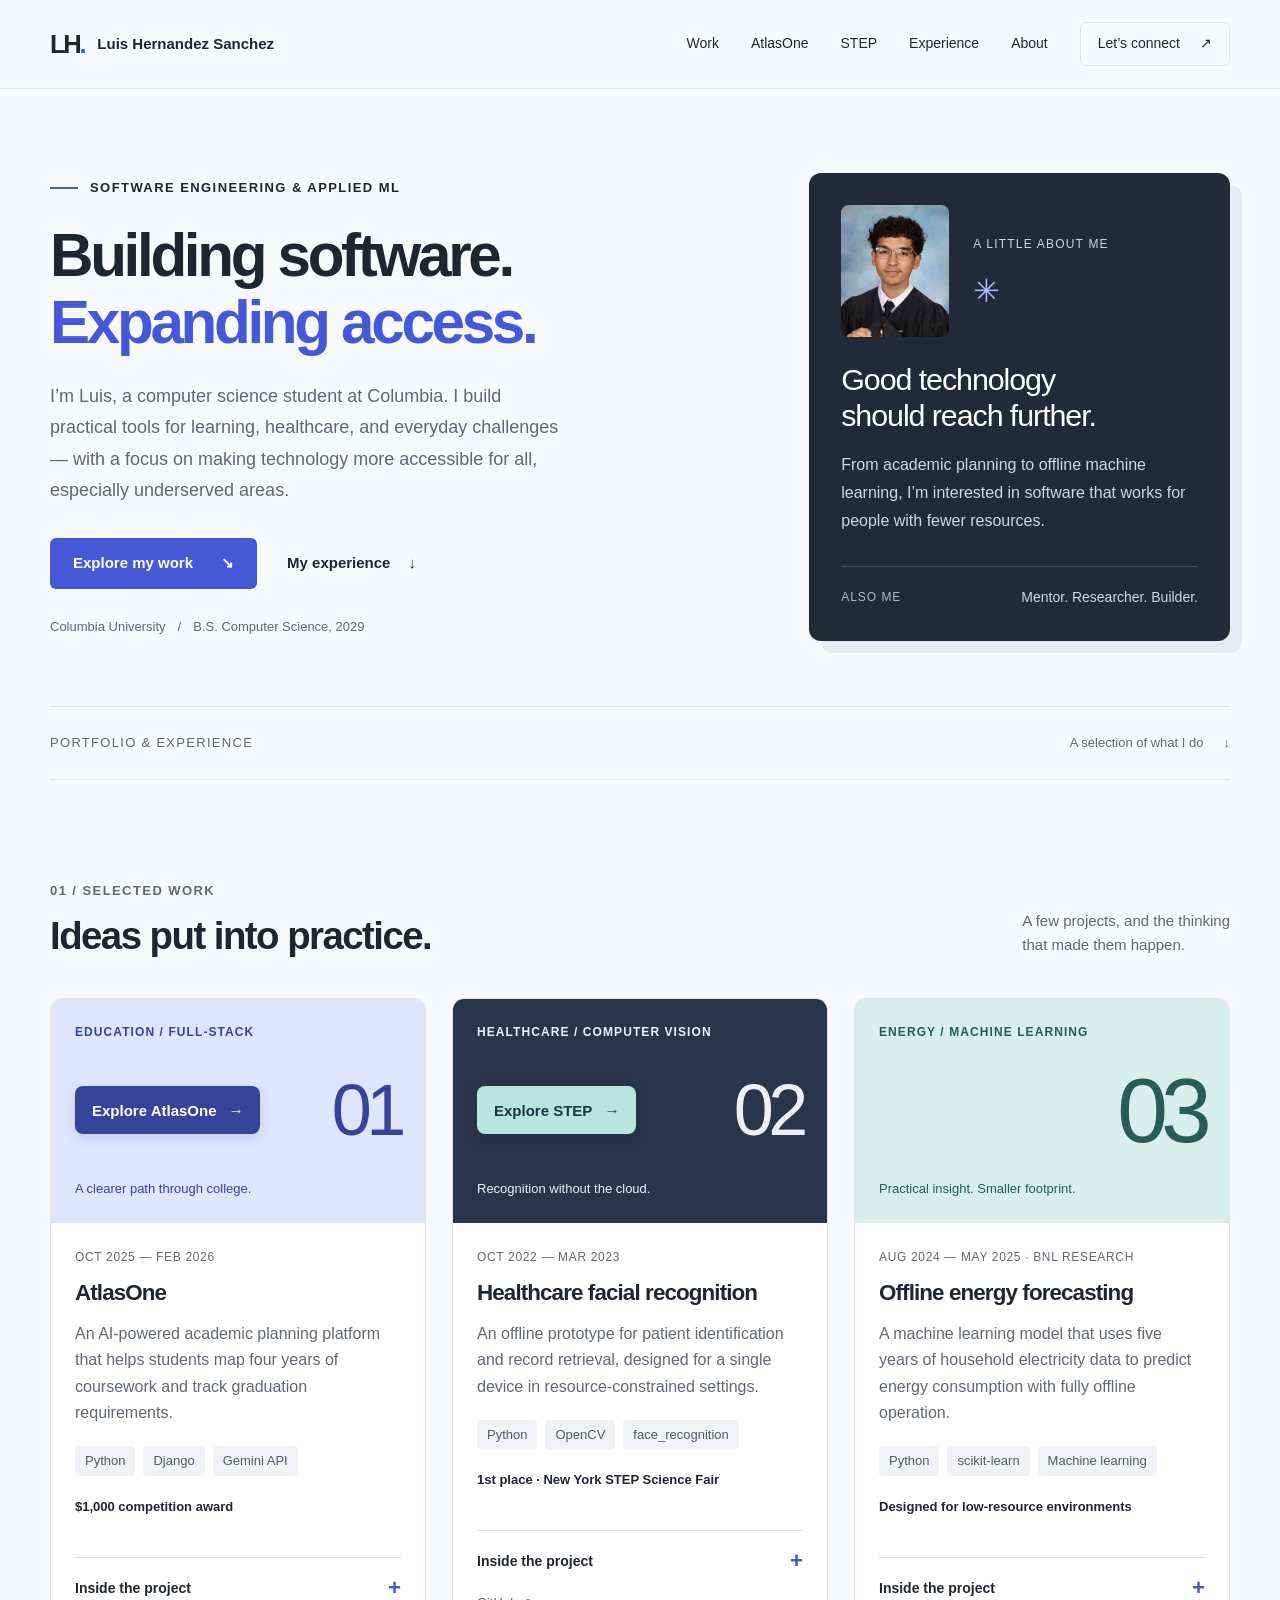
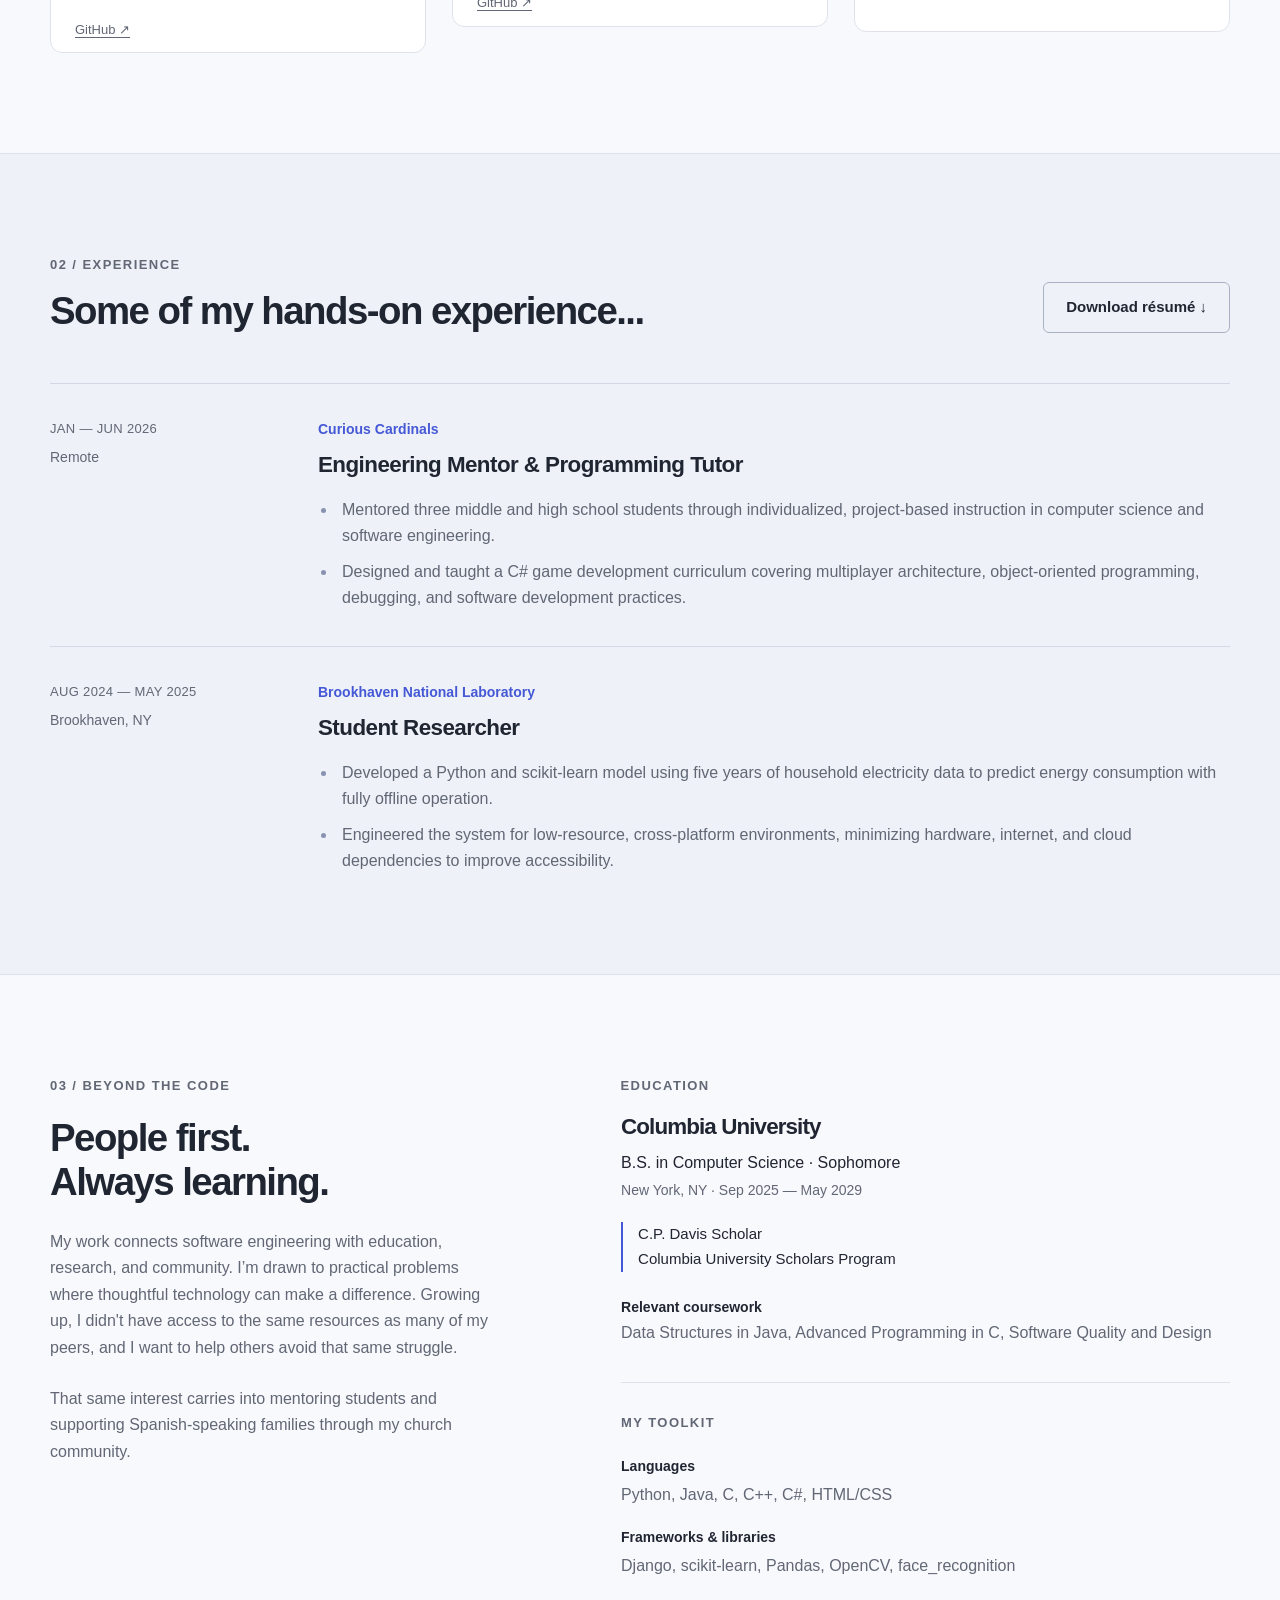
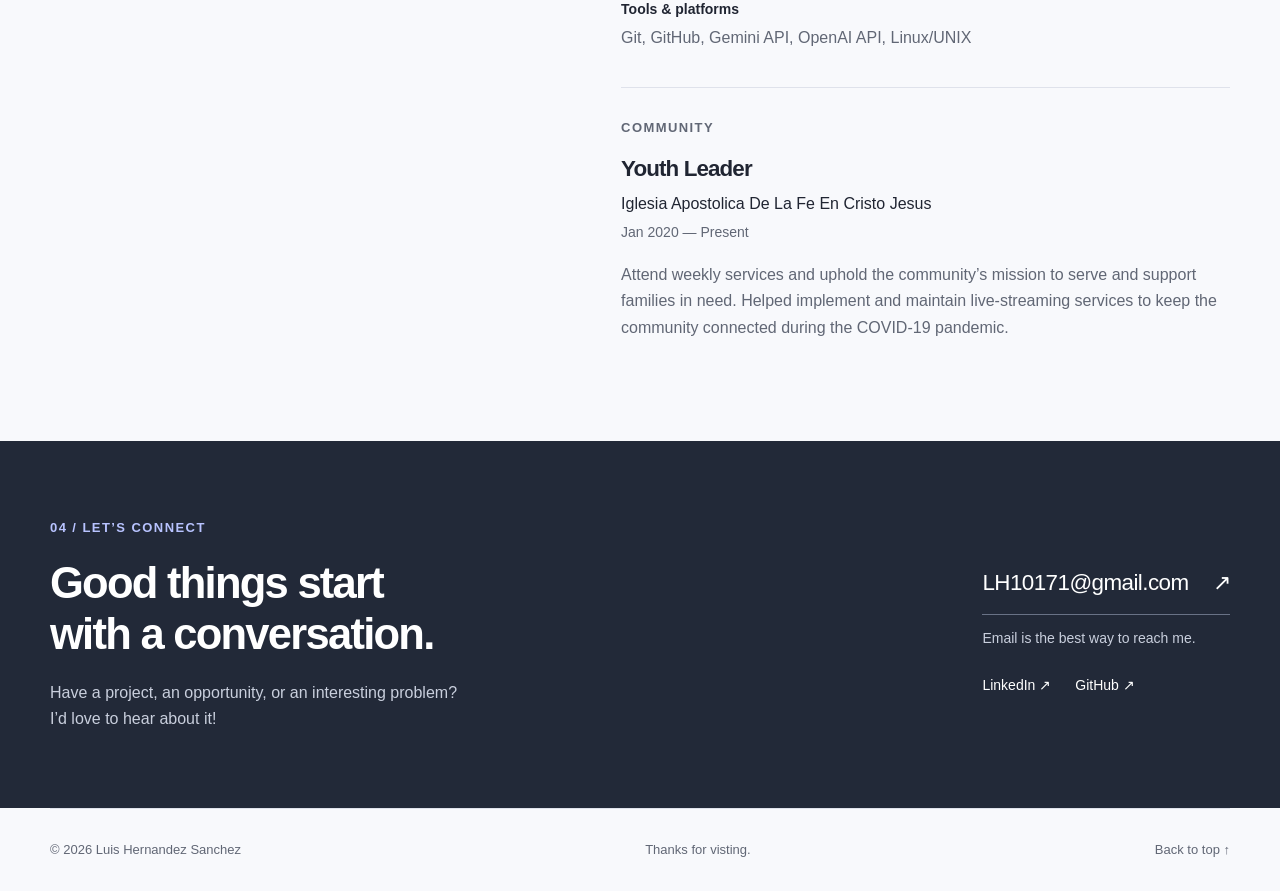
==== commit caf4d4ec: "Update résumé download link in index.html Replaced print button with direct download link for résumé" ====
--- a/index.html
+++ b/index.html
@@ -348,18 +348,7 @@
               <p class="eyebrow">02 / Experience</p>
               <h2 id="experience-heading">Some of my hands-on experience...</h2>
             </div>
-            <!-- Works with the print styles at the end of styles.css.
-                 To offer your own PDF instead, replace this button with:
-                 <a class="button button-outline" href="assets/resume.pdf" download>Download résumé ↓</a>
-                 First place the real file in assets/resume.pdf. -->
-            <button
-              class="button button-outline"
-              id="print-resume"
-              type="button"
-              hidden
-            >
-              Print / save résumé <span aria-hidden="true">↗</span>
-            </button>
+                 <a class="button button-outline" href="assets/Luis_Hernandez_Resume.pdf" download>Download résumé ↓</a>
           </div>
           <div class="timeline">
             <article class="timeline-entry">
